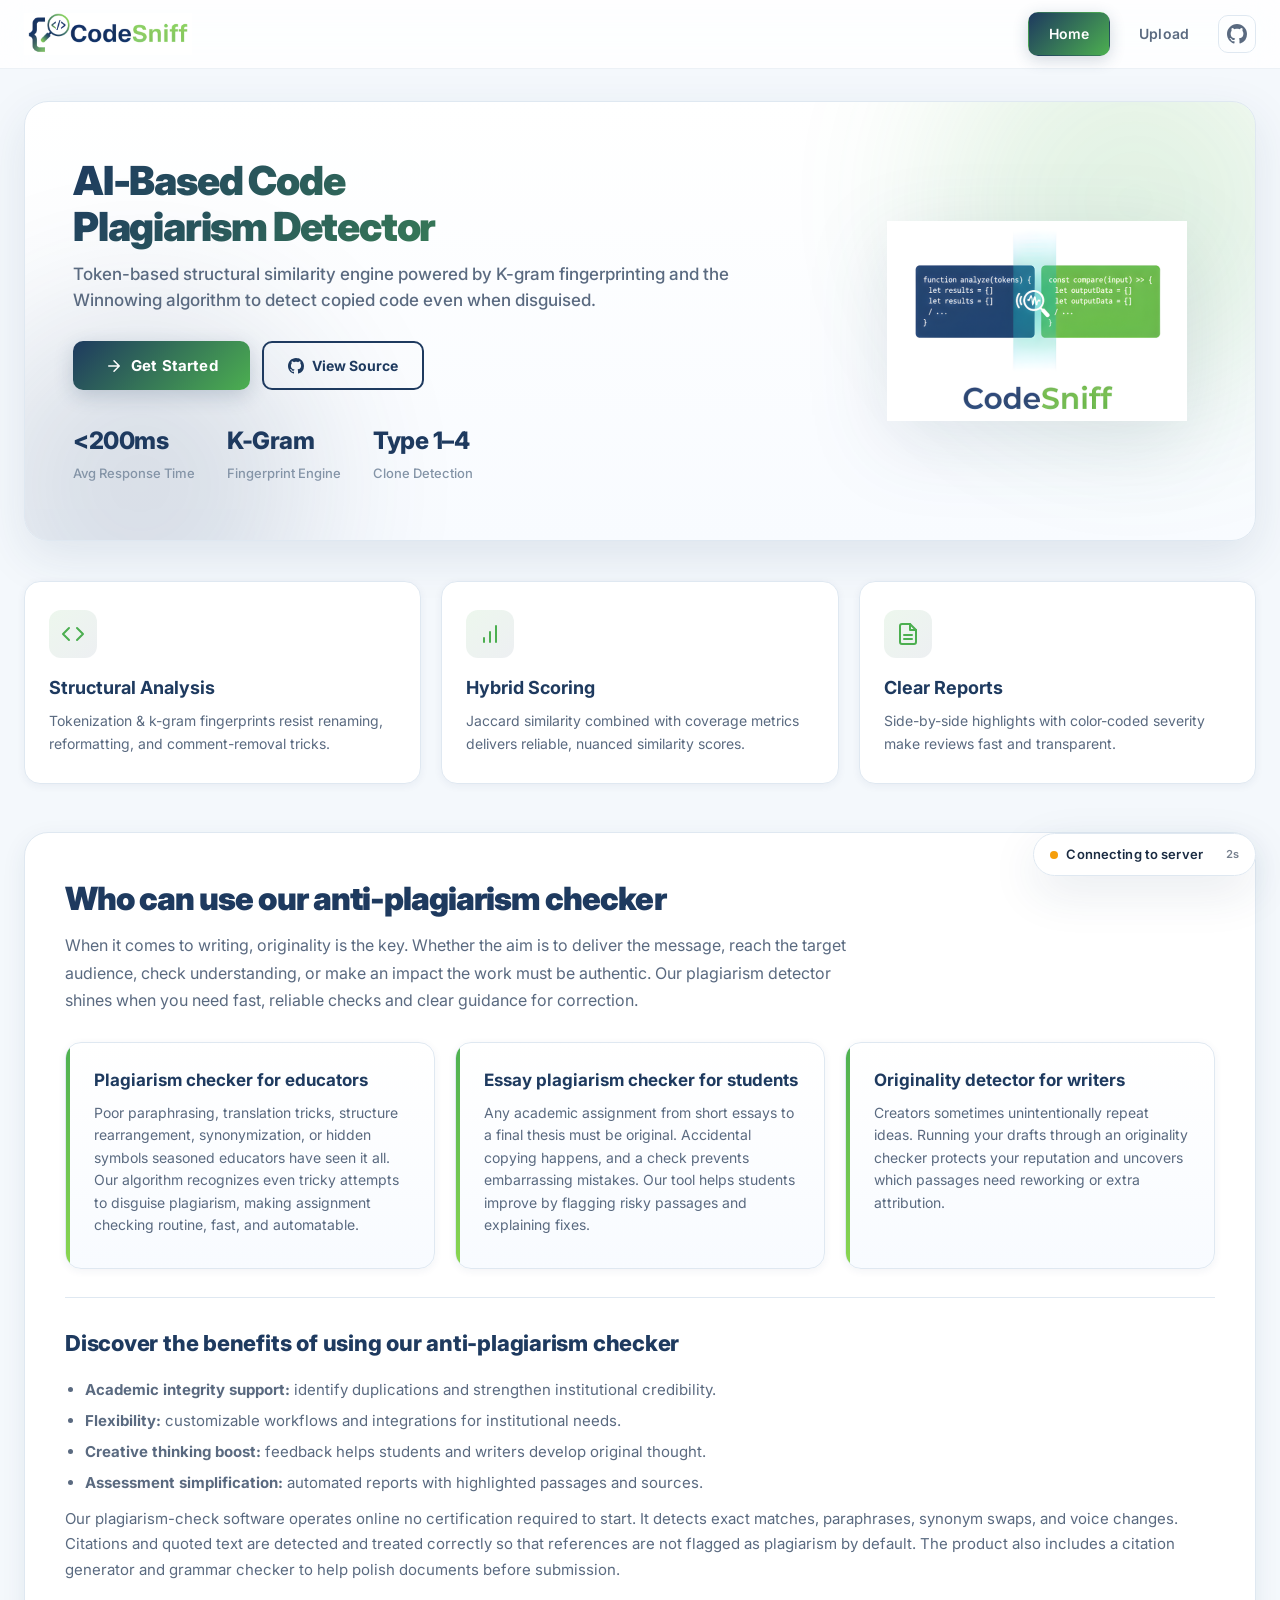
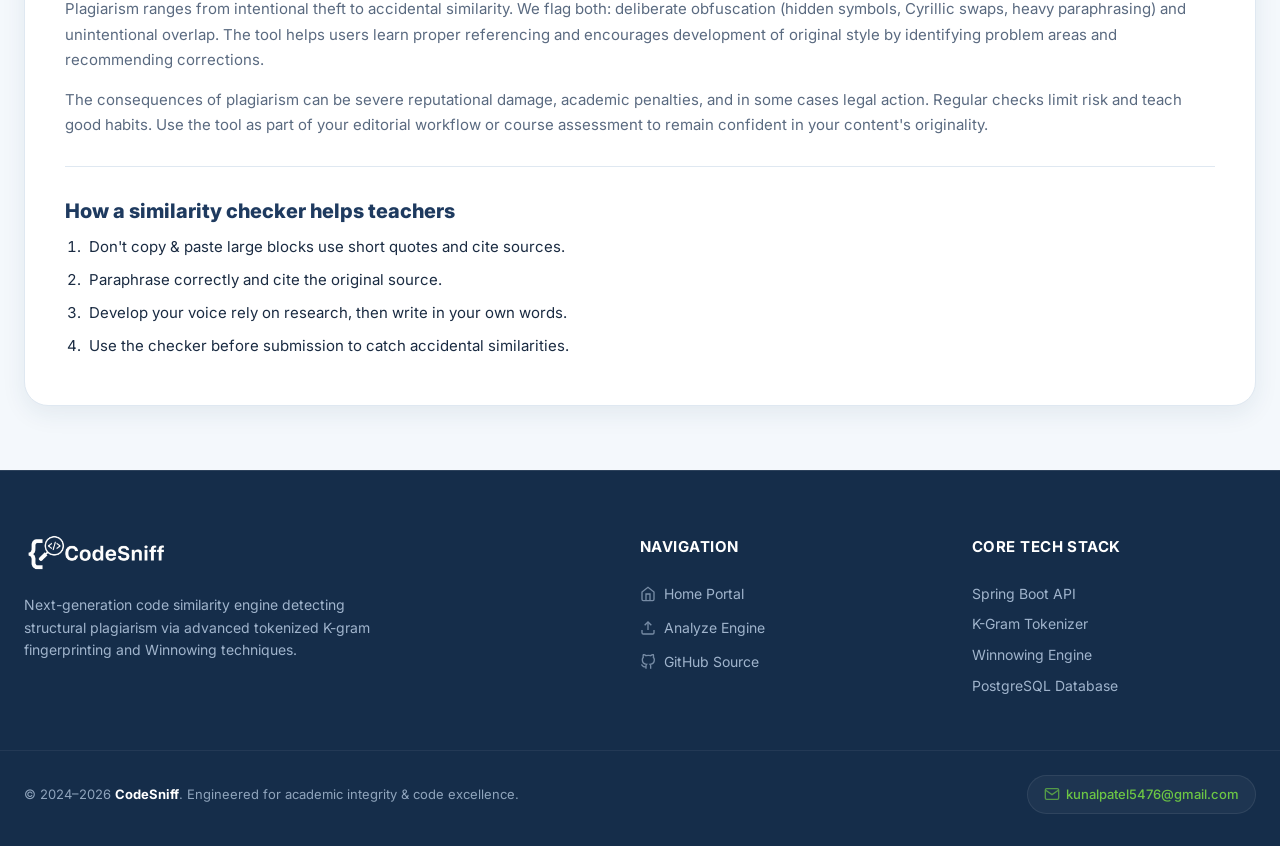
==== src/main/resources/static/index.html @ 0480b05c "fix file upload button click and drag-drop bubbling" ====
<!doctype html>
<html lang="en">

<head>
  <meta charset="utf-8" />
  <meta name="viewport" content="width=device-width,initial-scale=1" />
  <meta name="description"
    content="CodeSniff — AI-based code plagiarism detector using K-gram tokenization and Winnowing algorithm. Detect code similarity in Java source files instantly." />
  <meta name="theme-color" content="#1e3a5f" />

  <!-- Open Graph -->
  <meta property="og:title" content="CodeSniff — AI-Based Code Plagiarism Detector" />
  <meta property="og:description"
    content="Detect code similarity instantly using token-based structural analysis with K-gram fingerprinting and Winnowing algorithm." />
  <meta property="og:type" content="website" />
  <meta property="og:url" content="https://codesniff.tech" />
  <meta property="og:image" content="assets/4.png" />

  <!-- Favicons -->
  <link rel="icon" type="image/png" sizes="32x32" href="assets/favicon.png">
  <link rel="icon" type="image/png" sizes="16x16" href="assets/favicon.png">
  <link rel="apple-touch-icon" href="assets/favicon.png">

  <title>codesniff</title>
  <link rel="stylesheet" href="style.css" />
</head>

<body>

  <!-- ==================== TOPBAR ==================== -->
  <header class="topbar" id="topbar">
    <div class="header-inner">
      <div class="brand">
        <a href="#/home">
          <img id="brandLogo" src="assets/3.png" alt="CodeSniff" class="brand-logo" />
        </a>
      </div>

      <nav class="nav" aria-label="Main navigation">
        <a href="#/home" class="nav-link active" data-page="home">Home</a>
        <a href="#/upload" class="nav-link" data-page="upload">Upload</a>
        <a href="https://github.com/Kunal-htr/codesniff" target="_blank" rel="noopener" class="nav-github"
          title="View on GitHub">
          <svg viewBox="0 0 24 24" fill="currentColor">
            <path
              d="M12 0C5.37 0 0 5.37 0 12c0 5.31 3.435 9.795 8.205 11.385.6.105.825-.255.825-.57 0-.285-.015-1.23-.015-2.235-3.015.555-3.795-.735-4.035-1.41-.135-.345-.72-1.41-1.23-1.695-.42-.225-1.02-.78-.015-.795.945-.015 1.62.87 1.845 1.23 1.08 1.815 2.805 1.305 3.495.99.105-.78.42-1.305.765-1.605-2.67-.3-5.46-1.335-5.46-5.925 0-1.305.465-2.385 1.23-3.225-.12-.3-.54-1.53.12-3.18 0 0 1.005-.315 3.3 1.23.96-.27 1.98-.405 3-.405s2.04.135 3 .405c2.295-1.56 3.3-1.23 3.3-1.23.66 1.65.24 2.88.12 3.18.765.84 1.23 1.905 1.23 3.225 0 4.605-2.805 5.625-5.475 5.925.435.375.81 1.095.81 2.22 0 1.605-.015 2.895-.015 3.3 0 .315.225.69.825.57A12.02 12.02 0 0024 12c0-6.63-5.37-12-12-12z" />
          </svg>
        </a>
      </nav>
    </div>
  </header>

  <!-- ==================== TOAST CONTAINER ==================== -->
  <div class="toast-container" id="toastContainer"></div>

  <!-- ==================== MAIN ==================== -->
  <main id="app" class="container">

    <!-- ====== HOME PAGE ====== -->
    <section id="page-home" class="page active">

      <!-- HERO -->
      <div class="hero">
        <div class="hero-content">
          <h1>AI-Based Code<br>Plagiarism Detector</h1>
          <p class="subtitle">Token-based structural similarity engine powered by K-gram fingerprinting and the
            Winnowing algorithm to detect copied code even when disguised.</p>
          <div style="display:flex;gap:12px;flex-wrap:wrap;">
            <button id="btnGetStarted" class="btn btn-primary">
              <svg width="18" height="18" viewBox="0 0 24 24" fill="none" stroke="currentColor" stroke-width="2"
                stroke-linecap="round" stroke-linejoin="round">
                <path d="M5 12h14M12 5l7 7-7 7" />
              </svg>
              Get Started
            </button>
            <a href="https://github.com/Kunal-htr/codesniff" target="_blank" rel="noopener" class="btn btn-outline">
              <svg width="16" height="16" viewBox="0 0 24 24" fill="currentColor">
                <path
                  d="M12 0C5.37 0 0 5.37 0 12c0 5.31 3.435 9.795 8.205 11.385.6.105.825-.255.825-.57 0-.285-.015-1.23-.015-2.235-3.015.555-3.795-.735-4.035-1.41-.135-.345-.72-1.41-1.23-1.695-.42-.225-1.02-.78-.015-.795.945-.015 1.62.87 1.845 1.23 1.08 1.815 2.805 1.305 3.495.99.105-.78.42-1.305.765-1.605-2.67-.3-5.46-1.335-5.46-5.925 0-1.305.465-2.385 1.23-3.225-.12-.3-.54-1.53.12-3.18 0 0 1.005-.315 3.3 1.23.96-.27 1.98-.405 3-.405s2.04.135 3 .405c2.295-1.56 3.3-1.23 3.3-1.23.66 1.65.24 2.88.12 3.18.765.84 1.23 1.905 1.23 3.225 0 4.605-2.805 5.625-5.475 5.925.435.375.81 1.095.81 2.22 0 1.605-.015 2.895-.015 3.3 0 .315.225.69.825.57A12.02 12.02 0 0024 12c0-6.63-5.37-12-12-12z" />
              </svg>
              View Source
            </a>
          </div>

          <!-- Stats -->
          <div class="hero-stats">
            <div class="hero-stat">
              <span class="stat-value">&lt;200ms</span>
              <span class="stat-label">Avg Response Time</span>
            </div>
            <div class="hero-stat">
              <span class="stat-value">K-Gram</span>
              <span class="stat-label">Fingerprint Engine</span>
            </div>
            <div class="hero-stat">
              <span class="stat-value">Type 1–4</span>
              <span class="stat-label">Clone Detection</span>
            </div>
          </div>
        </div>

        <div class="hero-illustration" id="heroIllustration">
          <img src="assets/4.png" alt="CodeSniff comparison illustration" class="hero-logo" />
        </div>
      </div>

      <!-- FEATURES -->
      <div class="features">
        <div class="card">
          <div class="card-icon">
            <svg viewBox="0 0 24 24" fill="none" stroke="currentColor" stroke-width="2" stroke-linecap="round"
              stroke-linejoin="round">
              <polyline points="16 18 22 12 16 6" />
              <polyline points="8 6 2 12 8 18" />
            </svg>
          </div>
          <h3>Structural Analysis</h3>
          <p>Tokenization & k-gram fingerprints resist renaming, reformatting, and comment-removal tricks.</p>
        </div>
        <div class="card">
          <div class="card-icon">
            <svg viewBox="0 0 24 24" fill="none" stroke="currentColor" stroke-width="2" stroke-linecap="round"
              stroke-linejoin="round">
              <path d="M12 20V10" />
              <path d="M18 20V4" />
              <path d="M6 20v-4" />
            </svg>
          </div>
          <h3>Hybrid Scoring</h3>
          <p>Jaccard similarity combined with coverage metrics delivers reliable, nuanced similarity scores.</p>
        </div>
        <div class="card">
          <div class="card-icon">
            <svg viewBox="0 0 24 24" fill="none" stroke="currentColor" stroke-width="2" stroke-linecap="round"
              stroke-linejoin="round">
              <path d="M14 2H6a2 2 0 00-2 2v16a2 2 0 002 2h12a2 2 0 002-2V8z" />
              <polyline points="14 2 14 8 20 8" />
              <line x1="16" y1="13" x2="8" y2="13" />
              <line x1="16" y1="17" x2="8" y2="17" />
            </svg>
          </div>
          <h3>Clear Reports</h3>
          <p>Side-by-side highlights with color-coded severity make reviews fast and transparent.</p>
        </div>
      </div>

    </section>

    <!-- ====== WHO CAN USE SECTION ====== -->
    <section class="long-article" id="who-can-use">
      <div class="container article-inner">
        <h2>Who can use our anti-plagiarism checker</h2>

        <p class="lead">
          When it comes to writing, originality is the key. Whether the aim is to deliver the message, reach the target
          audience,
          check understanding, or make an impact the work must be authentic. Our plagiarism detector shines when you
          need
          fast, reliable checks and clear guidance for correction.
        </p>

        <div class="cards-row">
          <article class="info-card">
            <h3>Plagiarism checker for educators</h3>
            <p class="brief">
              Poor paraphrasing, translation tricks, structure rearrangement, synonymization, or hidden symbols seasoned
              educators have seen it all. Our algorithm recognizes even tricky attempts to disguise plagiarism, making
              assignment
              checking routine, fast, and automatable.
            </p>
            <div class="full-text hidden">
              <p>
                Use class-wide batch scans, obtain side-by-side reports, and export evidence for grading. The tool
                highlights
                suspicious passages and links them to sources so you can verify intent quickly.
              </p>
            </div>
          </article>

          <article class="info-card">
            <h3>Essay plagiarism checker for students</h3>
            <p class="brief">
              Any academic assignment from short essays to a final thesis must be original. Accidental copying happens,
              and
              a check prevents embarrassing mistakes. Our tool helps students improve by flagging risky passages and
              explaining fixes.
            </p>
            <div class="full-text hidden">
              <p>
                Students get explanatory highlights, citation suggestions, and quick tips for paraphrasing correctly.
                Use it before
                submission to avoid avoidable penalties.
              </p>
            </div>
          </article>

          <article class="info-card">
            <h3>Originality detector for writers</h3>
            <p class="brief">
              Creators sometimes unintentionally repeat ideas. Running your drafts through an originality checker
              protects your
              reputation and uncovers which passages need reworking or extra attribution.
            </p>
            <div class="full-text hidden">
              <p>
                The tool differentiates between quotations and plagiarism, suggests where to add citations, and helps
                you preserve
                your voice while ensuring originality.
              </p>
            </div>
          </article>
        </div>

        <hr class="article-sep">

        <div class="article-block">
          <h3>Discover the benefits of using our anti-plagiarism checker</h3>

          <div class="summary">
            <ul>
              <li><strong>Academic integrity support:</strong> identify duplications and strengthen institutional
                credibility.</li>
              <li><strong>Flexibility:</strong> customizable workflows and integrations for institutional needs.</li>
              <li><strong>Creative thinking boost:</strong> feedback helps students and writers develop original
                thought.</li>
              <li><strong>Assessment simplification:</strong> automated reports with highlighted passages and sources.
              </li>
            </ul>
          </div>

          <div class="full-article">
            <p>
              Our plagiarism-check software operates online no certification required to start. It detects exact
              matches,
              paraphrases, synonym swaps, and voice changes. Citations and quoted text are detected and treated
              correctly so that
              references are not flagged as plagiarism by default. The product also includes a citation generator and
              grammar checker
              to help polish documents before submission.
            </p>

            <p>
              Plagiarism ranges from intentional theft to accidental similarity. We flag both: deliberate obfuscation
              (hidden symbols,
              Cyrillic swaps, heavy paraphrasing) and unintentional overlap. The tool helps users learn proper
              referencing and encourages
              development of original style by identifying problem areas and recommending corrections.
            </p>

            <p>
              The consequences of plagiarism can be severe reputational damage, academic penalties, and in some cases
              legal action.
              Regular checks limit risk and teach good habits. Use the tool as part of your editorial workflow or course
              assessment to
              remain confident in your content's originality.
            </p>
          </div>
        </div>

        <hr class="article-sep">

        <div class="tips">
          <h3>How a similarity checker helps teachers</h3>
          <ol>
            <li>Don't copy & paste large blocks use short quotes and cite sources.</li>
            <li>Paraphrase correctly and cite the original source.</li>
            <li>Develop your voice rely on research, then write in your own words.</li>
            <li>Use the checker before submission to catch accidental similarities.</li>
          </ol>
        </div>
      </div>
    </section>

    <!-- ====== UPLOAD PAGE ====== -->
    <section id="page-upload" class="page">
      <h2 class="page-title">Analyze Your Code</h2>

      <div class="tabs">
        <button class="tab active" data-tab="code">
          <svg width="16" height="16" viewBox="0 0 24 24" fill="none" stroke="currentColor" stroke-width="2"
            stroke-linecap="round" stroke-linejoin="round" style="vertical-align:-2px;margin-right:6px">
            <polyline points="16 18 22 12 16 6" />
            <polyline points="8 6 2 12 8 18" />
          </svg>
          Code
        </button>
        <button class="tab" data-tab="files">
          <svg width="16" height="16" viewBox="0 0 24 24" fill="none" stroke="currentColor" stroke-width="2"
            stroke-linecap="round" stroke-linejoin="round" style="vertical-align:-2px;margin-right:6px">
            <path d="M14 2H6a2 2 0 00-2 2v16a2 2 0 002 2h12a2 2 0 002-2V8z" />
            <polyline points="14 2 14 8 20 8" />
          </svg>
          Source File
        </button>
      </div>

      <!-- CODE TAB -->
      <div id="tab-code" class="tabpanel active">
        <div class="split">
          <div class="panel">
            <label for="codeA">Code A</label>
            <textarea id="codeA" spellcheck="false"
              placeholder="// Paste first Java program here&#10;public class Solution {&#10;    ...&#10;}"></textarea>
          </div>
          <div class="panel">
            <label for="codeB">Code B</label>
            <textarea id="codeB" spellcheck="false"
              placeholder="// Paste second Java program here&#10;public class Answer {&#10;    ...&#10;}"></textarea>
          </div>
        </div>

        <div class="actions controls-row">
          <label class="checkbox">
            <input type="checkbox" id="omitCommentsCode" checked />
            <span>Ignore comments</span>
          </label>
          <div class="inline params">
            <label for="kCode">K-gram</label>
            <input id="kCode" type="number" min="3" max="10" step="1" value="6" />
            <label for="wCode">Window</label>
            <input id="wCode" type="number" min="3" max="10" step="1" value="4" />
          </div>
          <div class="btn-group">
            <button id="btnAnalyzeCode" class="btn btn-primary">
              <svg width="16" height="16" viewBox="0 0 24 24" fill="none" stroke="currentColor" stroke-width="2"
                stroke-linecap="round" stroke-linejoin="round">
                <circle cx="11" cy="11" r="8" />
                <line x1="21" y1="21" x2="16.65" y2="16.65" />
              </svg>
              Analyze
            </button>
          </div>
        </div>
      </div>

      <!-- FILES TAB -->
      <div id="tab-files" class="tabpanel">
        <div class="dropzone" id="dropzone">
          <div class="dz-icon">
            <svg viewBox="0 0 24 24" fill="none" stroke="currentColor" stroke-width="2" stroke-linecap="round"
              stroke-linejoin="round">
              <path d="M21 15v4a2 2 0 01-2 2H5a2 2 0 01-2-2v-4" />
              <polyline points="17 8 12 3 7 8" />
              <line x1="12" y1="3" x2="12" y2="15" />
            </svg>
          </div>
          <p>Drag & drop source files here</p>
          <p class="muted">or</p>
          <button id="btnBrowse" type="button" class="btn">Choose Files</button>
          <input id="fileInput" type="file" multiple style="display: none;"
            accept=".java,.py,.c,.cpp,.js,.ts,.cs,.kt,.go,.rb,.swift,.php,.txt" />
        </div>

        <div id="fileList" class="filelist"></div>

        <div class="actions controls-row">
          <label class="checkbox">
            <input type="checkbox" id="omitCommentsFiles" checked />
            <span>Ignore comments</span>
          </label>
          <div class="inline params">
            <label for="kFiles">K-gram</label>
            <input id="kFiles" type="number" min="3" max="10" step="1" value="6" />
            <label for="wFiles">Window</label>
            <input id="wFiles" type="number" min="3" max="10" step="1" value="4" />
          </div>
          <div class="btn-group">
            <button id="btnAnalyzeFiles" class="btn btn-primary">
              <svg width="16" height="16" viewBox="0 0 24 24" fill="none" stroke="currentColor" stroke-width="2"
                stroke-linecap="round" stroke-linejoin="round">
                <circle cx="11" cy="11" r="8" />
                <line x1="21" y1="21" x2="16.65" y2="16.65" />
              </svg>
              Analyze Files
            </button>
          </div>
        </div>
      </div>

      <!-- RESULTS -->
      <section id="results" class="results hidden" aria-live="polite">
        <h3>Results</h3>
        <div id="summary" class="summary"></div>
        <div style="overflow-x:auto;">
          <table class="table" id="resultTable" aria-label="Similarity results table">
            <thead>
              <tr>
                <th>#</th>
                <th>Item A</th>
                <th>Item B</th>
                <th>Similarity</th>
                <th>Report</th>
              </tr>
            </thead>
            <tbody></tbody>
          </table>
        </div>
      </section>
    </section>

  </main>

  <!-- ==================== FOOTER ==================== -->

  <footer class="site-footer">
    <div class="footer-columns">

      <!-- Column 1: Brand Info -->
      <div class="col brand-col">
        <div class="brand-logo-container">
          <img src="assets/6.png" alt="CodeSniff Logo" class="footer-brand-logo" />
        </div>
        <p class="brand-desc">
          Next-generation code similarity engine detecting structural plagiarism via advanced tokenized K-gram
          fingerprinting and Winnowing techniques.
        </p>
      </div>

      <!-- Column 2: Quick Links -->
      <div class="col">
        <h4>Navigation</h4>
        <ul class="footer-nav-list">
          <li><a href="#/home"><svg class="footer-link-icon" viewBox="0 0 24 24" fill="none" stroke="currentColor"
                stroke-width="2">
                <path d="M3 9l9-7 9 7v11a2 2 0 0 1-2 2H5a2 2 0 0 1-2-2z" />
                <polyline points="9 22 9 12 15 12 15 22" />
              </svg> Home Portal</a></li>
          <li><a href="#/upload"><svg class="footer-link-icon" viewBox="0 0 24 24" fill="none" stroke="currentColor"
                stroke-width="2">
                <path d="M21 15v4a2 2 0 0 1-2 2H5a2 2 0 0 1-2-2v-4" />
                <polyline points="17 8 12 3 7 8" />
                <line x1="12" y1="3" x2="12" y2="15" />
              </svg> Analyze Engine</a></li>
          <li><a href="https://github.com/Kunal-htr/codesniff" target="_blank" rel="noopener"><svg
                class="footer-link-icon" viewBox="0 0 24 24" fill="none" stroke="currentColor" stroke-width="2">
                <path
                  d="M9 19c-5 1.5-5-2.5-7-3m14 6v-3.87a3.37 3.37 0 0 0-.94-2.61c3.14-.35 6.44-1.54 6.44-7A5.44 5.44 0 0 0 20 4.77 5.07 5.07 0 0 0 19.91 1S18.73.65 16 2.48a13.38 13.38 0 0 0-7 0C6.27.65 5.09 1 5.09 1A5.07 5.07 0 0 0 5 4.77a5.44 5.44 0 0 0-1.5 3.78c0 5.42 3.3 6.61 6.44 7A3.37 3.37 0 0 0 9 18.13V22" />
              </svg> GitHub Source</a></li>
        </ul>
      </div>

      <!-- Column 3: Tech Stack -->
      <div class="col">
        <h4>Core Tech Stack</h4>
        <ul>
          <li>Spring Boot API</li>
          <li>K-Gram Tokenizer</li>
          <li>Winnowing Engine</li>
          <li>PostgreSQL Database</li>
        </ul>
      </div>

    </div>

    <div class="footer-bottom">
      <div class="footer-bottom-inner">
        <div class="copyright">
          © 2024–2026 <strong>CodeSniff</strong>. Engineered for academic integrity & code excellence.
        </div>
        <div class="footer-pills-container">
          <div class="email-pill">
            <a href="mailto:kunalpatel5476@gmail.com" class="email-link">
              <svg class="footer-link-icon" viewBox="0 0 24 24" fill="none" stroke="currentColor" stroke-width="2">
                <path d="M4 4h16c1.1 0 2 .9 2 2v12c0 1.1-.9 2-2 2H4c-1.1 0-2-.9-2-2V6c0-1.1.9-2 2-2z" />
                <polyline points="22,6 12,13 2,6" />
              </svg>
              kunalpatel5476@gmail.com
            </a>
          </div>
        </div>
      </div>
    </div>
  </footer>

  <script src="app.js"></script>
</body>

</html>
---- src/main/resources/static/style.css ----
/* ============================================================
   CodeSniff — Premium Light Theme
   Brand palette: Navy #1e3a5f · Green #4caf50 · Lime #6cc644 · White
   ============================================================ */

@import url('https://fonts.googleapis.com/css2?family=Inter:wght@400;500;600;700;800;900&family=JetBrains+Mono:wght@400;500;600&display=swap');

/* ---------- Design Tokens ---------- */
:root {
  /* Brand */
  --navy: #1e3a5f;
  --navy-deep: #152d4a;
  --navy-light: #2a4f7a;
  --green: #4caf50;
  --green-light: #6cc644;
  --lime: #8bd650;
  --teal: #3db89a;

  /* Surfaces */
  --bg: #f4f8fc;
  --bg-alt: #eaf1f9;
  --surface: #ffffff;
  --surface-alt: #f8fbff;

  /* Text */
  --text: #1a2b42;
  --text-secondary: #5a6a80;
  --text-muted: #8494a7;

  /* Borders & Shadows */
  --border: #dfe8f1;
  --border-hover: #c4d4e6;
  --shadow-sm: 0 2px 8px rgba(30, 58, 95, 0.06);
  --shadow-md: 0 8px 24px rgba(30, 58, 95, 0.08);
  --shadow-lg: 0 16px 48px rgba(30, 58, 95, 0.10);
  --shadow-glow: 0 8px 32px rgba(76, 175, 80, 0.15);

  /* Misc */
  --radius: 16px;
  --radius-sm: 10px;
  --radius-xs: 6px;
  --transition: 0.3s cubic-bezier(0.4, 0, 0.2, 1);

  /* Gradients */
  --grad-brand: linear-gradient(135deg, var(--navy) 0%, var(--green) 100%);
  --grad-green: linear-gradient(135deg, var(--green) 0%, var(--lime) 100%);
  --grad-surface: linear-gradient(180deg, #ffffff 0%, #f8fbff 100%);
}

/* ---------- Reset ---------- */
*,
*::before,
*::after {
  box-sizing: border-box;
  margin: 0;
  padding: 0;
}

html {
  scroll-behavior: smooth;
}

body {
  font-family: 'Inter', system-ui, -apple-system, 'Segoe UI', Roboto, sans-serif;
  background: var(--bg);
  color: var(--text);
  -webkit-font-smoothing: antialiased;
  -moz-osx-font-smoothing: grayscale;
  line-height: 1.6;
  min-height: 100vh;
}

/* ---------- Container ---------- */
.container {
  max-width: 1280px;
  margin: 0 auto;
  padding: 0 24px;
}

/* ---------- Keyframes ---------- */
@keyframes fadeInUp {
  from {
    opacity: 0;
    transform: translateY(24px);
  }

  to {
    opacity: 1;
    transform: translateY(0);
  }
}

@keyframes fadeIn {
  from {
    opacity: 0;
  }

  to {
    opacity: 1;
  }
}

@keyframes slideInLeft {
  from {
    opacity: 0;
    transform: translateX(-30px);
  }

  to {
    opacity: 1;
    transform: translateX(0);
  }
}

@keyframes slideInRight {
  from {
    opacity: 0;
    transform: translateX(30px);
  }

  to {
    opacity: 1;
    transform: translateX(0);
  }
}

@keyframes float {

  0%,
  100% {
    transform: translateY(0);
  }

  50% {
    transform: translateY(-12px);
  }
}

@keyframes shimmer {
  0% {
    background-position: -200% center;
  }

  100% {
    background-position: 200% center;
  }
}

@keyframes pulse-ring {
  0% {
    box-shadow: 0 0 0 0 rgba(76, 175, 80, 0.4);
  }

  70% {
    box-shadow: 0 0 0 12px rgba(76, 175, 80, 0);
  }

  100% {
    box-shadow: 0 0 0 0 rgba(76, 175, 80, 0);
  }
}

@keyframes gradient-shift {
  0% {
    background-position: 0% 50%;
  }

  50% {
    background-position: 100% 50%;
  }

  100% {
    background-position: 0% 50%;
  }
}

@keyframes dash {
  to {
    stroke-dashoffset: 0;
  }
}

@keyframes blob-move {

  0%,
  100% {
    transform: translate(0, 0) scale(1);
  }

  25% {
    transform: translate(30px, -20px) scale(1.05);
  }

  50% {
    transform: translate(-10px, 20px) scale(0.95);
  }

  75% {
    transform: translate(20px, 10px) scale(1.02);
  }
}

/* ---------- Topbar ---------- */
.topbar {
  position: sticky;
  top: 0;
  z-index: 1100;
  background: rgba(255, 255, 255, 0.85);
  backdrop-filter: blur(20px) saturate(180%);
  -webkit-backdrop-filter: blur(20px) saturate(180%);
  border-bottom: 1px solid rgba(223, 232, 241, 0.6);
  transition: all var(--transition);
}

.topbar.scrolled {
  box-shadow: var(--shadow-md);
  background: rgba(255, 255, 255, 0.95);
}

.header-inner {
  display: flex;
  align-items: center;
  justify-content: space-between;
  gap: 16px;
  padding: 12px 0;
  max-width: 1280px;
  margin: 0 auto;
  padding-left: 24px;
  padding-right: 24px;
}

/* Brand */
.brand {
  display: flex;
  align-items: center;
}

.brand-logo {
  height: 42px;
  width: auto;
  object-fit: contain;
  display: block;
  transition: transform var(--transition);
}

.brand-logo:hover {
  transform: scale(1.03);
}

/* Nav */
.nav {
  display: flex;
  gap: 8px;
  align-items: center;
}

.nav-link {
  position: relative;
  color: var(--text-secondary);
  text-decoration: none;
  padding: 10px 20px;
  border-radius: var(--radius-sm);
  font-weight: 600;
  font-size: 14px;
  transition: all var(--transition);
  border: 1px solid transparent;
  letter-spacing: 0.01em;
}

.nav-link:hover {
  color: var(--navy);
  background: rgba(30, 58, 95, 0.05);
  border-color: var(--border);
}

.nav-link.active {
  color: #fff;
  background: var(--grad-brand);
  border-color: transparent;
  box-shadow: 0 4px 16px rgba(30, 58, 95, 0.2);
}

.nav-github {
  display: inline-flex;
  align-items: center;
  justify-content: center;
  width: 38px;
  height: 38px;
  border-radius: var(--radius-sm);
  color: var(--text-secondary);
  text-decoration: none;
  transition: all var(--transition);
  border: 1px solid var(--border);
}

.nav-github:hover {
  color: var(--navy);
  background: rgba(30, 58, 95, 0.05);
  border-color: var(--border-hover);
}

.nav-github svg {
  width: 20px;
  height: 20px;
}

/* ============================================================
   HERO
   ============================================================ */
.hero {
  position: relative;
  display: flex;
  gap: 48px;
  align-items: center;
  margin-top: 32px;
  padding: 56px 48px;
  border-radius: 24px;
  background: var(--grad-surface);
  border: 1px solid var(--border);
  box-shadow: var(--shadow-lg);
  overflow: hidden;
}

/* Animated background blobs */
.hero::before,
.hero::after {
  content: '';
  position: absolute;
  border-radius: 50%;
  filter: blur(80px);
  opacity: 0.15;
  z-index: 0;
  pointer-events: none;
}

.hero::before {
  width: 400px;
  height: 400px;
  background: var(--green);
  top: -100px;
  right: -80px;
  animation: blob-move 15s ease-in-out infinite;
}

.hero::after {
  width: 350px;
  height: 350px;
  background: var(--navy);
  bottom: -120px;
  left: -60px;
  animation: blob-move 18s ease-in-out infinite reverse;
}

.hero-content {
  flex: 1;
  position: relative;
  z-index: 1;
  animation: slideInLeft 0.8s ease-out;
}

.hero h1 {
  margin: 0;
  font-size: 40px;
  font-weight: 900;
  letter-spacing: -0.03em;
  line-height: 1.15;
  background: var(--grad-brand);
  -webkit-background-clip: text;
  -webkit-text-fill-color: transparent;
  background-clip: text;
}

.subtitle {
  margin: 12px 0 28px;
  color: var(--text-secondary);
  font-size: 17px;
  font-weight: 500;
  line-height: 1.5;
}

/* Hero stats */
.hero-stats {
  display: flex;
  gap: 32px;
  margin-top: 32px;
  flex-wrap: wrap;
}

.hero-stat {
  display: flex;
  flex-direction: column;
  gap: 2px;
}

.hero-stat .stat-value {
  font-size: 24px;
  font-weight: 800;
  color: var(--navy);
  letter-spacing: -0.02em;
}

.hero-stat .stat-label {
  font-size: 13px;
  color: var(--text-muted);
  font-weight: 500;
}

.hero-illustration {
  width: 340px;
  flex-shrink: 0;
  display: flex;
  align-items: center;
  justify-content: center;
  position: relative;
  z-index: 1;
  animation: slideInRight 0.8s ease-out;
}

.hero-logo {
  max-width: 300px;
  width: 100%;
  display: block;
  animation: float 6s ease-in-out infinite;
  filter: drop-shadow(0 20px 40px rgba(30, 58, 95, 0.12));
}

/* CTA Button */
.btn {
  display: inline-flex;
  align-items: center;
  gap: 8px;
  padding: 12px 24px;
  border-radius: var(--radius-sm);
  border: 1px solid var(--border);
  background: var(--surface);
  color: var(--text);
  cursor: pointer;
  font-weight: 700;
  font-size: 14px;
  font-family: inherit;
  transition: all var(--transition);
  text-decoration: none;
  line-height: 1.4;
}

.btn:hover {
  transform: translateY(-2px);
  box-shadow: var(--shadow-md);
  border-color: var(--border-hover);
}

.btn:active {
  transform: translateY(0);
}

.btn-primary {
  background: var(--grad-brand);
  color: #ffffff;
  border: none;
  box-shadow: 0 6px 20px rgba(30, 58, 95, 0.2);
  padding: 14px 32px;
  font-size: 15px;
  letter-spacing: 0.01em;
}

.btn-primary:hover {
  box-shadow: 0 10px 32px rgba(30, 58, 95, 0.3);
  transform: translateY(-3px);
}

.btn-primary:active {
  transform: translateY(-1px);
  box-shadow: 0 4px 16px rgba(30, 58, 95, 0.2);
}

.btn-outline {
  background: transparent;
  color: var(--navy);
  border: 2px solid var(--navy);
}

.btn-outline:hover {
  background: var(--navy);
  color: #fff;
}

/* ============================================================
   FEATURE CARDS
   ============================================================ */
.features {
  display: grid;
  gap: 20px;
  grid-template-columns: repeat(3, 1fr);
  margin: 40px 0;
}

.card {
  position: relative;
  background: var(--surface);
  border: 1px solid var(--border);
  padding: 28px 24px;
  border-radius: var(--radius);
  box-shadow: var(--shadow-sm);
  transition: all var(--transition);
  overflow: hidden;
  animation: fadeInUp 0.6s ease-out both;
}

.card:nth-child(1) {
  animation-delay: 0.1s;
}

.card:nth-child(2) {
  animation-delay: 0.2s;
}

.card:nth-child(3) {
  animation-delay: 0.3s;
}

.card::before {
  content: '';
  position: absolute;
  top: 0;
  left: 0;
  right: 0;
  height: 4px;
  background: var(--grad-green);
  opacity: 0;
  transition: opacity var(--transition);
}

.card:hover {
  transform: translateY(-6px);
  box-shadow: var(--shadow-lg);
  border-color: var(--border-hover);
}

.card:hover::before {
  opacity: 1;
}

.card-icon {
  width: 48px;
  height: 48px;
  border-radius: 12px;
  background: linear-gradient(135deg, rgba(76, 175, 80, 0.1), rgba(30, 58, 95, 0.08));
  display: flex;
  align-items: center;
  justify-content: center;
  margin-bottom: 16px;
  color: var(--green);
  transition: all var(--transition);
}

.card:hover .card-icon {
  background: var(--grad-green);
  color: #fff;
  transform: scale(1.05);
}

.card-icon svg {
  width: 24px;
  height: 24px;
}

.card h3 {
  margin: 0 0 8px;
  font-size: 18px;
  font-weight: 700;
  color: var(--navy);
}

.card p {
  color: var(--text-secondary);
  font-size: 14px;
  line-height: 1.6;
}

/* ============================================================
   TABS
   ============================================================ */
.page-title {
  margin: 32px 0 16px;
  font-size: 28px;
  font-weight: 800;
  color: var(--navy);
  letter-spacing: -0.02em;
  animation: fadeInUp 0.5s ease-out;
}

.tabs {
  display: flex;
  gap: 4px;
  margin: 16px 0;
  background: var(--bg-alt);
  padding: 4px;
  border-radius: var(--radius-sm);
  width: fit-content;
}

.tab {
  padding: 10px 24px;
  border-radius: 8px;
  border: none;
  background: transparent;
  color: var(--text-secondary);
  cursor: pointer;
  font-weight: 700;
  font-size: 14px;
  font-family: inherit;
  transition: all var(--transition);
}

.tab:hover {
  color: var(--navy);
  background: rgba(255, 255, 255, 0.6);
}

.tab.active {
  background: var(--surface);
  color: var(--navy);
  box-shadow: var(--shadow-sm);
}

/* ============================================================
   TAB PANELS
   ============================================================ */
.tabpanel {
  display: none;
  background: var(--surface);
  border: 1px solid var(--border);
  padding: 24px;
  border-radius: var(--radius);
  box-shadow: var(--shadow-sm);
  animation: fadeIn 0.3s ease-out;
}

.tabpanel.active {
  display: block;
}

/* Code split panels */
.split {
  display: grid;
  grid-template-columns: 1fr;
  gap: 16px;
}

@media(min-width: 900px) {
  .split {
    grid-template-columns: 1fr 1fr;
  }
}

.panel label {
  display: flex;
  align-items: center;
  gap: 8px;
  margin: 0 0 8px;
  color: var(--navy);
  font-weight: 600;
  font-size: 14px;
}

.panel label::before {
  content: '';
  width: 8px;
  height: 8px;
  border-radius: 50%;
  background: var(--grad-green);
}

textarea {
  width: 100%;
  min-height: 260px;
  resize: vertical;
  background: var(--surface-alt);
  border: 1px solid var(--border);
  padding: 16px;
  border-radius: var(--radius-sm);
  font-family: 'JetBrains Mono', ui-monospace, SFMono-Regular, Menlo, Consolas, monospace;
  font-size: 13px;
  color: var(--text);
  line-height: 1.6;
  transition: all var(--transition);
}

textarea:focus {
  outline: none;
  border-color: var(--green);
  box-shadow: 0 0 0 3px rgba(76, 175, 80, 0.12);
  background: #fff;
}

textarea::placeholder {
  color: var(--text-muted);
  font-style: italic;
}

/* Controls row */
.controls-row {
  display: flex;
  gap: 16px;
  align-items: center;
  margin-top: 16px;
  flex-wrap: wrap;
  padding-top: 16px;
  border-top: 1px solid var(--border);
}

.checkbox {
  display: flex;
  align-items: center;
  gap: 8px;
  color: var(--text-secondary);
  font-size: 14px;
  font-weight: 500;
  cursor: pointer;
}

.checkbox input[type="checkbox"] {
  appearance: none;
  -webkit-appearance: none;
  width: 18px;
  height: 18px;
  border: 2px solid var(--border);
  border-radius: 4px;
  cursor: pointer;
  transition: all var(--transition);
  position: relative;
}

.checkbox input[type="checkbox"]:checked {
  background: var(--green);
  border-color: var(--green);
}

.checkbox input[type="checkbox"]:checked::after {
  content: '✓';
  position: absolute;
  top: 50%;
  left: 50%;
  transform: translate(-50%, -50%);
  color: #fff;
  font-size: 12px;
  font-weight: 700;
}

.inline {
  display: flex;
  gap: 8px;
  align-items: center;
}

.params label {
  font-size: 13px;
  color: var(--text-muted);
  font-weight: 600;
}

.params input[type="number"] {
  width: 64px;
  padding: 8px 10px;
  border-radius: var(--radius-xs);
  border: 1px solid var(--border);
  font-family: inherit;
  font-size: 13px;
  font-weight: 600;
  color: var(--text);
  text-align: center;
  transition: all var(--transition);
}

.params input[type="number"]:focus {
  outline: none;
  border-color: var(--green);
  box-shadow: 0 0 0 3px rgba(76, 175, 80, 0.12);
}

.btn-group {
  margin-left: auto;
}

/* ============================================================
   DROPZONE
   ============================================================ */
.dropzone {
  border: 2px dashed var(--border);
  border-radius: var(--radius);
  padding: 40px 24px;
  text-align: center;
  background: var(--surface-alt);
  cursor: pointer;
  transition: all var(--transition);
  position: relative;
  overflow: hidden;
}

.dropzone::before {
  content: '';
  position: absolute;
  inset: 0;
  background: linear-gradient(135deg, rgba(76, 175, 80, 0.03), rgba(30, 58, 95, 0.03));
  opacity: 0;
  transition: opacity var(--transition);
}

.dropzone:hover,
.dropzone.dragover {
  border-color: var(--green);
  background: rgba(76, 175, 80, 0.02);
}

.dropzone:hover::before,
.dropzone.dragover::before {
  opacity: 1;
}

.dz-icon {
  font-size: 40px;
  margin-bottom: 12px;
  line-height: 1;
  color: var(--green);
  display: flex;
  align-items: center;
  justify-content: center;
}

.dz-icon svg {
  width: 48px;
  height: 48px;
  color: var(--green);
}

.dropzone p {
  color: var(--text-secondary);
  margin: 4px 0;
  font-size: 15px;
}

.dropzone .muted {
  font-size: 13px;
  color: var(--text-muted);
}

/* File list */
.filelist {
  margin-top: 12px;
  display: grid;
  gap: 8px;
}

.file {
  display: flex;
  justify-content: space-between;
  align-items: center;
  gap: 12px;
  padding: 12px 16px;
  border-radius: var(--radius-sm);
  background: var(--surface);
  border: 1px solid var(--border);
  font-size: 14px;
  transition: all var(--transition);
  animation: fadeInUp 0.3s ease-out;
}

.file:hover {
  border-color: var(--border-hover);
  box-shadow: var(--shadow-sm);
}

.file span:first-child {
  font-weight: 600;
  color: var(--text);
}

.badge {
  font-size: 12px;
  background: linear-gradient(135deg, rgba(76, 175, 80, 0.08), rgba(30, 58, 95, 0.05));
  padding: 4px 10px;
  border-radius: 999px;
  color: var(--text-secondary);
  font-weight: 600;
}

/* ============================================================
   RESULTS
   ============================================================ */
.results {
  margin-top: 24px;
  animation: fadeInUp 0.5s ease-out;
}

.results h3 {
  font-size: 20px;
  font-weight: 800;
  color: var(--navy);
  margin-bottom: 16px;
  letter-spacing: -0.01em;
}

.results .summary {
  color: var(--text-secondary);
  margin-bottom: 16px;
  font-size: 14px;
}

.table {
  width: 100%;
  border-collapse: separate;
  border-spacing: 0;
  background: var(--surface);
  border-radius: var(--radius);
  overflow: hidden;
  border: 1px solid var(--border);
  box-shadow: var(--shadow-sm);
}

.table th {
  padding: 14px 16px;
  text-align: left;
  font-size: 12px;
  font-weight: 700;
  text-transform: uppercase;
  letter-spacing: 0.06em;
  color: var(--text-muted);
  background: var(--bg-alt);
  border-bottom: 1px solid var(--border);
}

.table td {
  padding: 14px 16px;
  text-align: left;
  border-bottom: 1px solid var(--border);
  font-size: 14px;
  color: var(--text);
}

.table tbody tr {
  transition: background var(--transition);
}

.table tbody tr:hover {
  background: rgba(76, 175, 80, 0.03);
}

.table tbody tr:last-child td {
  border-bottom: none;
}

/* Similarity bar in results */
.similarity-bar {
  display: flex;
  align-items: center;
  gap: 10px;
}

.sim-track {
  flex: 1;
  height: 8px;
  background: var(--bg-alt);
  border-radius: 999px;
  overflow: hidden;
  min-width: 80px;
}

.sim-fill {
  height: 100%;
  border-radius: 999px;
  transition: width 1s cubic-bezier(0.4, 0, 0.2, 1);
}

.sim-fill.low {
  background: var(--grad-green);
}

.sim-fill.medium {
  background: linear-gradient(90deg, #f59e0b, #f97316);
}

.sim-fill.high {
  background: linear-gradient(90deg, #ef4444, #dc2626);
}

.sim-pct {
  font-weight: 700;
  font-size: 14px;
  min-width: 48px;
}

.sim-pct.low {
  color: var(--green);
}

.sim-pct.medium {
  color: #d97706;
}

.sim-pct.high {
  color: #ef4444;
}

/* View report button */
.btn-report {
  padding: 6px 14px;
  font-size: 13px;
  border-radius: var(--radius-xs);
  background: rgba(30, 58, 95, 0.06);
  color: var(--navy);
  border: 1px solid transparent;
  font-weight: 600;
}

.btn-report:hover {
  background: var(--navy);
  color: #fff;
  transform: translateY(-1px);
}

/* ============================================================
   LONG ARTICLE / WHO CAN USE
   ============================================================ */
.long-article {
  margin: 48px 0 56px;
}

.article-inner {
  padding: 40px;
  background: var(--surface);
  border: 1px solid var(--border);
  border-radius: 24px;
  box-shadow: var(--shadow-md);
}

.long-article h2 {
  font-size: 32px;
  font-weight: 900;
  color: var(--navy);
  letter-spacing: -0.03em;
  margin-bottom: 8px;
}

.long-article .lead {
  color: var(--text-secondary);
  font-size: 16px;
  margin-bottom: 28px;
  line-height: 1.7;
  max-width: 800px;
}

/* Info cards grid */
.cards-row {
  display: grid;
  grid-template-columns: repeat(3, 1fr);
  gap: 20px;
  margin-bottom: 28px;
}

.info-card {
  position: relative;
  padding: 24px 24px 24px 28px;
  border-radius: var(--radius);
  background: var(--grad-surface);
  border: 1px solid var(--border);
  box-shadow: var(--shadow-sm);
  transition: all var(--transition);
  display: flex;
  flex-direction: column;
  overflow: hidden;
}

.info-card::before {
  content: '';
  position: absolute;
  left: 0;
  top: 0;
  bottom: 0;
  width: 4px;
  background: var(--grad-green);
  transition: width var(--transition);
}

.info-card:hover {
  transform: translateY(-4px);
  box-shadow: var(--shadow-lg);
  border-color: var(--border-hover);
}

.info-card:hover::before {
  width: 5px;
}

.info-card h3 {
  margin: 0 0 8px;
  font-size: 17px;
  font-weight: 700;
  color: var(--navy);
}

.info-card .brief {
  color: var(--text-secondary);
  margin-bottom: 8px;
  line-height: 1.6;
  font-size: 14px;
}

.info-card .full-text {
  color: var(--text-secondary);
  max-height: 0;
  overflow: hidden;
  transition: max-height 0.4s cubic-bezier(0.4, 0, 0.2, 1), padding 0.3s ease;
  padding-top: 0;
  font-size: 14px;
  line-height: 1.6;
}

.info-card .full-text.open {
  max-height: 300px;
  padding-top: 8px;
}

/* Article separators and blocks */
.article-sep {
  height: 1px;
  background: var(--border);
  border: none;
  margin: 28px 0;
}

.article-block h3 {
  margin-top: 0;
  font-size: 22px;
  font-weight: 800;
  color: var(--navy);
  letter-spacing: -0.01em;
}

.summary ul {
  margin: 14px 0 10px 20px;
  color: var(--text-secondary);
  line-height: 1.8;
  font-size: 15px;
}

.summary li {
  margin: 4px 0;
}

.full-article {
  color: var(--text-secondary);
  line-height: 1.7;
  font-size: 15px;
}

.full-article p {
  margin-bottom: 14px;
}

/* Tips */
.tips h3 {
  margin-top: 10px;
  font-size: 20px;
  font-weight: 800;
  color: var(--navy);
}

.tips ol {
  margin-left: 20px;
  color: var(--text);
  line-height: 1.8;
  font-size: 15px;
}

.tips li {
  margin: 6px 0;
  padding-left: 4px;
}

/* ============================================================
   FOOTER
   ============================================================ */
.site-footer {
  background: rgb(21, 45, 74);
  color: #c8d8ec;
  padding: 64px 0 32px;
  margin-top: 64px;
  position: relative;
  border-top: 1px solid rgba(255, 255, 255, 0.1);
}

.footer-columns {
  display: grid;
  grid-template-columns: 2fr 1fr 1fr;
  gap: 48px;
  max-width: 1280px;
  margin: 0 auto;
  padding: 0 24px;
  align-items: start;
}

.brand-col {
  display: flex;
  flex-direction: column;
  gap: 16px;
}

.footer-brand-logo {
  height: 36px;
  object-fit: contain;
}

.brand-desc {
  font-size: 14px;
  line-height: 1.6;
  color: #a0b4cc;
  max-width: 380px;
}

.site-footer .col h4 {
  margin: 0 0 20px;
  color: #ffffff;
  font-size: 15px;
  font-weight: 700;
  letter-spacing: 0.03em;
  text-transform: uppercase;
}

.site-footer .col ul {
  list-style: none;
  padding: 0;
  margin: 0;
  color: #a0b4cc;
  line-height: 2.2;
  font-size: 14px;
}

.site-footer .col ul li a {
  color: #a0b4cc;
  text-decoration: none;
  display: inline-flex;
  align-items: center;
  gap: 8px;
  transition: all var(--transition);
}

.site-footer .col ul li a:hover {
  color: #ffffff;
  transform: translateX(4px);
}

.footer-link-icon {
  width: 16px;
  height: 16px;
  stroke-width: 2px;
  opacity: 0.7;
  transition: opacity var(--transition);
}

.site-footer .col ul li a:hover .footer-link-icon {
  opacity: 1;
}

/* Footer bottom */
.footer-bottom {
  max-width: 1280px;
  margin: 0 auto;
  padding: 24px 24px 0;
  border-top: 1px solid rgba(255, 255, 255, 0.06);
  margin-top: 48px;
}

.footer-bottom-inner {
  display: flex;
  justify-content: space-between;
  align-items: center;
  flex-wrap: wrap;
  gap: 16px;
}

.copyright {
  font-size: 13px;
  color: #8fa4bc;
}

.copyright strong {
  color: #ffffff;
}

.footer-pills-container {
  display: flex;
  align-items: center;
  gap: 12px;
  flex-wrap: wrap;
}

.status-pill, .email-pill {
  display: inline-flex;
  align-items: center;
  gap: 10px;
  background: rgba(255, 255, 255, 0.04);
  padding: 8px 16px;
  border-radius: 99px;
  border: 1px solid rgba(255, 255, 255, 0.08);
  font-size: 13px;
  color: #c8d8ec;
  transition: all var(--transition);
}

.email-pill:hover {
  background: rgba(255, 255, 255, 0.08);
  border-color: rgba(255, 255, 255, 0.15);
}

.status-dot-green {
  width: 8px;
  height: 8px;
  background-color: var(--green);
  border-radius: 50%;
  box-shadow: 0 0 0 0 rgba(76, 175, 80, 0.4);
  animation: pulse-ring 2s infinite;
}

.status-text {
  font-weight: 600;
  color: #ffffff;
  font-size: 12px;
  letter-spacing: 0.02em;
  text-transform: uppercase;
}

.email-pill .email-link {
  color: var(--green-light);
  text-decoration: none;
  font-weight: 500;
  transition: color var(--transition);
  display: inline-flex;
  align-items: center;
  gap: 6px;
}

.email-pill .email-link:hover {
  color: #ffffff;
}

/* ============================================================
   TOAST NOTIFICATIONS
   ============================================================ */
.toast-container {
  position: fixed;
  top: 80px;
  right: 24px;
  z-index: 9999;
  display: flex;
  flex-direction: column;
  gap: 8px;
}

.toast {
  display: flex;
  align-items: center;
  gap: 10px;
  padding: 14px 20px;
  border-radius: var(--radius-sm);
  background: var(--surface);
  border: 1px solid var(--border);
  box-shadow: var(--shadow-lg);
  font-size: 14px;
  font-weight: 500;
  color: var(--text);
  animation: fadeInUp 0.3s ease-out;
  max-width: 360px;
}

.toast.error {
  border-color: rgba(239, 68, 68, 0.3);
  background: #fef2f2;
  color: #dc2626;
}

.toast.success {
  border-color: rgba(76, 175, 80, 0.3);
  background: #f0fdf4;
  color: var(--green);
}

.toast.info {
  border-color: rgba(30, 58, 95, 0.2);
  background: #eff6ff;
  color: var(--navy);
}

/* ============================================================
   LOADING SKELETON
   ============================================================ */
.loading-overlay {
  display: flex;
  flex-direction: column;
  align-items: center;
  justify-content: center;
  gap: 16px;
  padding: 48px 24px;
  animation: fadeIn 0.3s ease-out;
}

.spinner {
  width: 40px;
  height: 40px;
  border: 3px solid var(--border);
  border-top-color: var(--green);
  border-radius: 50%;
  animation: spin 0.8s linear infinite;
}

@keyframes spin {
  to {
    transform: rotate(360deg);
  }
}

.loading-text {
  color: var(--text-secondary);
  font-weight: 600;
  font-size: 14px;
}

/* ============================================================
   PAGE TRANSITIONS
   ============================================================ */
.page {
  display: none;
}

.page.active {
  display: block;
  animation: fadeInUp 0.4s ease-out;
}

/* ============================================================
   UTILITIES
   ============================================================ */
.hidden {
  display: none !important;
}

.muted {
  color: var(--text-muted);
}

/* ============================================================
   TAGS / REPORT HELPERS
   ============================================================ */
.tag {
  display: inline-block;
  padding: 5px 12px;
  border-radius: 999px;
  background: linear-gradient(135deg, rgba(76, 175, 80, 0.08), rgba(30, 58, 95, 0.05));
  color: var(--text-secondary);
  font-weight: 700;
  font-size: 13px;
  margin-right: 6px;
}

.ok {
  color: var(--green);
  font-weight: 700;
}

.warn {
  color: #d97706;
  font-weight: 700;
}

.bad {
  color: #ef4444;
  font-weight: 700;
}

/* Card tables (report) */
.card table {
  width: 100%;
  border-collapse: collapse;
  margin-top: 12px;
}

.card th,
.card td {
  padding: 10px 8px;
  border-bottom: 1px solid var(--border);
}

.card th {
  color: var(--text-muted);
  font-weight: 700;
  text-align: left;
}

.card code,
.card pre {
  display: block;
  background: var(--surface-alt);
  color: var(--text);
  padding: 14px;
  border-radius: var(--radius-sm);
  margin-top: 10px;
  font-family: 'JetBrains Mono', ui-monospace, monospace;
  white-space: pre-wrap;
  line-height: 1.5;
  font-size: 13px;
  border: 1px solid var(--border);
}

.report-back {
  margin: 10px 0 6px;
}

.report-back .btn {
  padding: 8px 14px;
}

/* ============================================================
   RESPONSIVE
   ============================================================ */
@media (max-width: 1100px) {
  .hero {
    flex-direction: column;
    padding: 40px 32px;
    gap: 32px;
    text-align: center;
  }

  .hero-content {
    order: 2;
  }

  .hero-illustration {
    order: 1;
    width: 240px;
  }

  .hero-stats {
    justify-content: center;
  }

  .hero h1 {
    font-size: 32px;
  }

  .features {
    grid-template-columns: repeat(2, 1fr);
  }

  .cards-row {
    grid-template-columns: repeat(2, 1fr);
  }

  .footer-columns {
    grid-template-columns: repeat(2, 1fr);
    gap: 28px;
  }
}

@media (max-width: 700px) {
  .hero {
    padding: 32px 20px;
    margin-top: 16px;
    border-radius: 16px;
  }

  .hero h1 {
    font-size: 26px;
  }

  .hero-illustration {
    width: 180px;
  }

  .hero-stats {
    gap: 20px;
  }

  .features {
    grid-template-columns: 1fr;
  }

  .cards-row {
    grid-template-columns: 1fr;
  }

  .footer-columns {
    grid-template-columns: 1fr;
  }

  .article-inner {
    padding: 24px 18px;
  }

  .page-title {
    font-size: 22px;
  }

  .header-inner {
    padding-left: 16px;
    padding-right: 16px;
  }

  .tabs {
    width: 100%;
  }

  .tab {
    flex: 1;
    text-align: center;
    padding: 10px 16px;
  }

  .controls-row {
    flex-direction: column;
    align-items: stretch;
    gap: 12px;
  }

  .btn-group {
    margin-left: 0;
  }

  .toast {
    max-width: calc(100vw - 48px);
  }
}

@media (max-width: 480px) {
  .hero-stats {
    flex-direction: column;
    gap: 12px;
    align-items: center;
  }

  .brand-logo {
    height: 36px;
  }

  .nav-link {
    padding: 8px 14px;
    font-size: 13px;
  }
}

/* ============================================================
   BACKEND STATUS INDICATOR (kept from original)
   ============================================================ */
#backend-indicator {
  position: fixed;
  bottom: 24px;
  right: 24px;
  z-index: 99999;
  font-family: 'Inter', -apple-system, sans-serif;
}

#bi-pill {
  display: flex;
  align-items: center;
  gap: 8px;
  padding: 10px 16px;
  border-radius: 999px;
  font-size: 13px;
  font-weight: 600;
  backdrop-filter: blur(16px);
  -webkit-backdrop-filter: blur(16px);
  border: 1px solid var(--border);
  box-shadow: var(--shadow-lg);
  transition: all 0.4s ease;
  background: rgba(255, 255, 255, 0.92);
  color: var(--text);
  min-width: 180px;
}

#bi-dot {
  width: 8px;
  height: 8px;
  border-radius: 50%;
  flex-shrink: 0;
  transition: background 0.4s ease;
}

#bi-text {
  flex: 1;
  letter-spacing: 0.01em;
}

#bi-timer {
  font-size: 11px;
  opacity: 0.6;
  font-variant-numeric: tabular-nums;
  min-width: 28px;
  text-align: right;
}

.bi-connecting #bi-dot {
  background: #f59e0b;
  animation: pulse-ring 1.4s infinite;
}

.bi-waking #bi-dot {
  background: #f97316;
  animation: pulse-ring 1.2s infinite;
}

.bi-ready #bi-dot {
  background: var(--green);
  animation: pulse-ring 2s infinite;
}

.bi-error #bi-dot {
  background: #ef4444;
  animation: none;
}

.bi-ready #bi-pill {
  border-color: rgba(76, 175, 80, 0.2);
  background: rgba(240, 253, 244, 0.95);
}

.bi-error #bi-pill {
  border-color: rgba(239, 68, 68, 0.2);
  background: rgba(254, 242, 242, 0.95);
}

.bi-fadeout {
  opacity: 0;
  transform: translateY(8px);
  transition: all 0.6s ease;
}
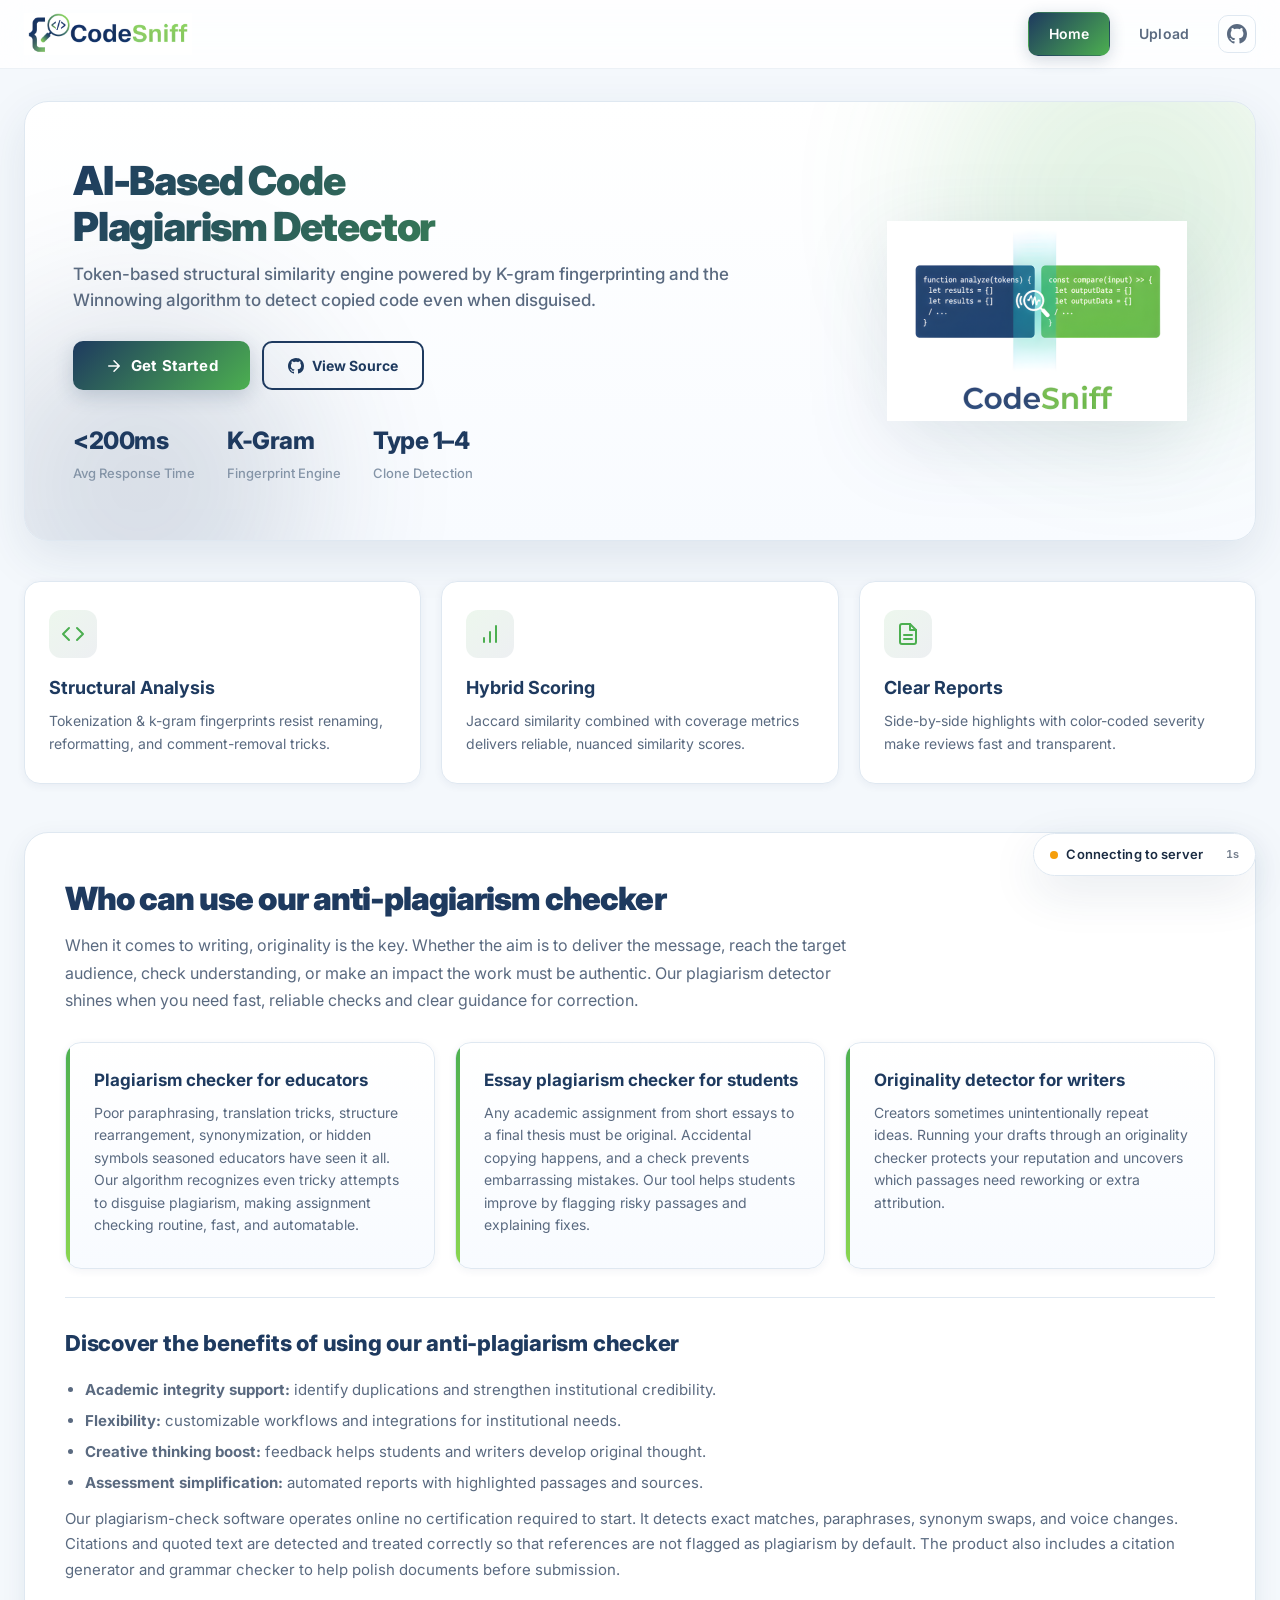
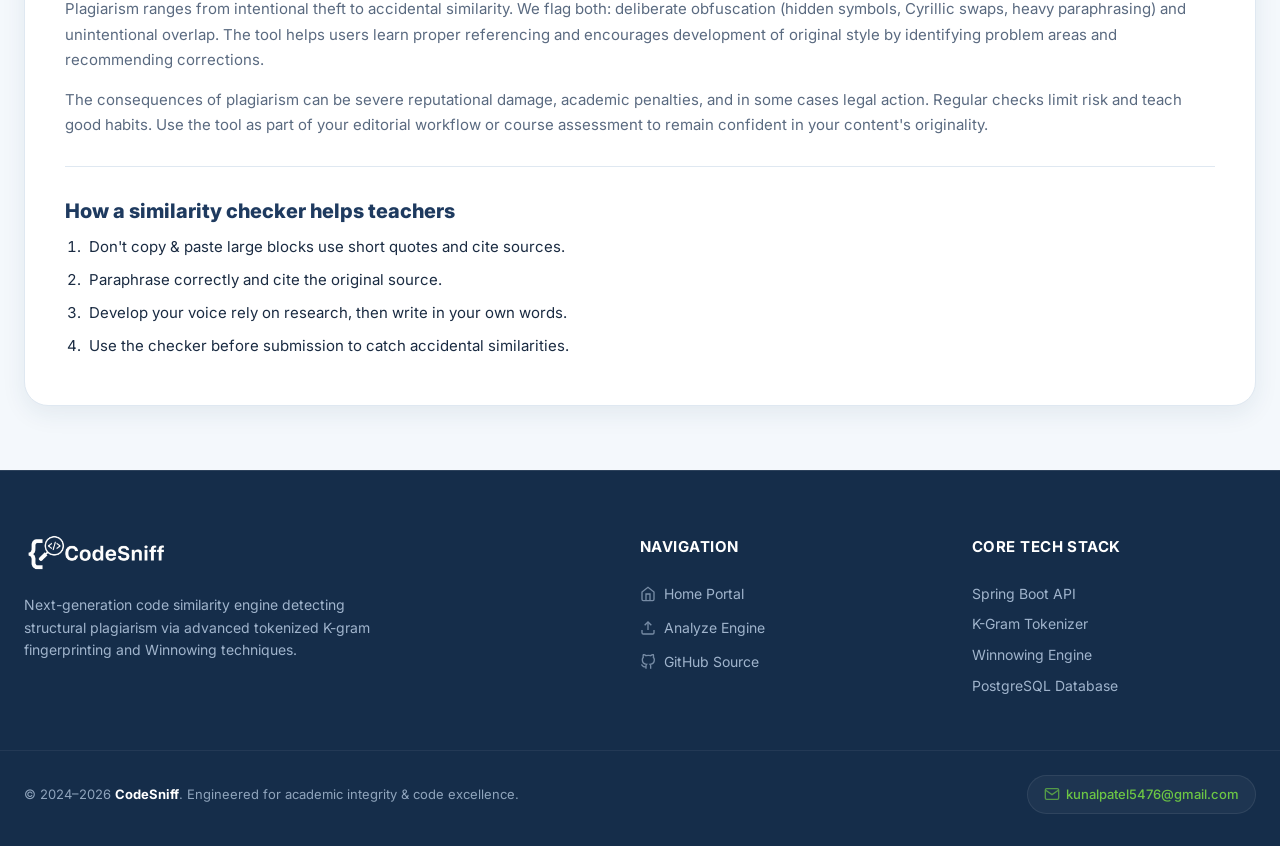
==== commit a0bc63ee: "fix(v1.0): diff modal viewport overflow on smaller screens (Phase A)" ====
--- a/src/main/resources/static/index.html
+++ b/src/main/resources/static/index.html
@@ -395,6 +395,20 @@
             <tbody></tbody>
           </table>
         </div>
+
+        <div id="batch-overview" class="hidden" style="margin-top: 40px; border-top: 1px solid var(--border); padding-top: 32px;">
+          <h3>Batch Overview</h3>
+          <div class="batch-stats-cards" id="batchStatsCards">
+             <!-- cards injected via JS -->
+          </div>
+          
+          <div class="batch-heatmap-container">
+             <h4>Similarity Heatmap</h4>
+             <div class="heatmap-scroll">
+               <div id="batchHeatmap" class="heatmap-grid"></div>
+             </div>
+          </div>
+        </div>
       </section>
     </section>
 
@@ -472,6 +486,84 @@
     </div>
   </footer>
 
+  <!-- ==================== DIFF VIEWER MODAL ==================== -->
+  <!-- Placed as direct body child so position:fixed is never clipped by a display:none ancestor -->
+  <div id="diff-overlay" class="diff-overlay hidden" role="dialog" aria-modal="true" aria-labelledby="diff-modal-title">
+    <div class="diff-modal">
+      <div class="diff-modal-header">
+        <div class="diff-modal-title-group">
+          <svg width="18" height="18" viewBox="0 0 24 24" fill="none" stroke="currentColor" stroke-width="2" stroke-linecap="round" stroke-linejoin="round">
+            <polyline points="16 18 22 12 16 6"/><polyline points="8 6 2 12 8 18"/>
+          </svg>
+          <h3 id="diff-modal-title">Side-by-Side Code Review</h3>
+        </div>
+        <div class="diff-modal-actions">
+          <span id="diff-match-count" class="diff-badge"></span>
+
+          <!-- Match navigation -->
+          <div id="diff-nav" class="diff-nav hidden">
+            <button id="diff-prev" class="diff-nav-btn" aria-label="Previous match" title="Previous match">
+              <svg width="14" height="14" viewBox="0 0 24 24" fill="none" stroke="currentColor" stroke-width="2.5" stroke-linecap="round" stroke-linejoin="round"><polyline points="18 15 12 9 6 15"/></svg>
+            </button>
+            <span id="diff-nav-pos" class="diff-nav-pos">1 / 3</span>
+            <button id="diff-next" class="diff-nav-btn" aria-label="Next match" title="Next match">
+              <svg width="14" height="14" viewBox="0 0 24 24" fill="none" stroke="currentColor" stroke-width="2.5" stroke-linecap="round" stroke-linejoin="round"><polyline points="6 9 12 15 18 9"/></svg>
+            </button>
+          </div>
+
+          <!-- Export buttons -->
+          <div id="diff-exports" class="diff-exports hidden">
+            <a id="diff-export-csv" class="diff-export-btn" href="#" download title="Download CSV">CSV</a>
+            <a id="diff-export-html" class="diff-export-btn" href="#" target="_blank" rel="noopener" title="Open HTML report">HTML</a>
+            <a id="diff-export-pdf" class="diff-export-btn" href="#" download title="Download PDF">PDF</a>
+          </div>
+
+          <button id="diff-close-btn" class="diff-close-btn" aria-label="Close diff viewer">
+            <svg width="18" height="18" viewBox="0 0 24 24" fill="none" stroke="currentColor" stroke-width="2">
+              <line x1="18" y1="6" x2="6" y2="18"/><line x1="6" y1="6" x2="18" y2="18"/>
+            </svg>
+          </button>
+        </div>
+      </div>
+      
+      <div id="diff-explanation" class="diff-explanation hidden" style="padding: 12px 24px; border-bottom: 1px solid var(--border); background: var(--bg-alt);">
+        <div style="margin-bottom: 6px;">
+          <span id="diff-clone-type" class="diff-badge" style="background: rgba(33, 150, 243, 0.1); color: #1976d2; border-color: rgba(33, 150, 243, 0.25);"></span>
+        </div>
+        <ul id="diff-factors-list" style="margin: 0; padding-left: 20px; font-size: 13px; color: var(--text-secondary);"></ul>
+      </div>
+
+      <div id="diff-loading" class="diff-state-msg">
+        <div class="diff-spinner"></div>
+        <span>Loading matched regions…</span>
+      </div>
+      <div id="diff-error" class="diff-state-msg diff-error-msg hidden">
+        <svg width="20" height="20" viewBox="0 0 24 24" fill="none" stroke="currentColor" stroke-width="2">
+          <circle cx="12" cy="12" r="10"/><line x1="12" y1="8" x2="12" y2="12"/><line x1="12" y1="16" x2="12.01" y2="16"/>
+        </svg>
+        <span id="diff-error-text">Failed to load matched regions.</span>
+      </div>
+      <div id="diff-no-matches" class="diff-state-msg diff-info-msg hidden">
+        <svg width="20" height="20" viewBox="0 0 24 24" fill="none" stroke="currentColor" stroke-width="2">
+          <circle cx="12" cy="12" r="10"/><line x1="12" y1="16" x2="12" y2="12"/><line x1="12" y1="8" x2="12.01" y2="8"/>
+        </svg>
+        <span>No significant matched regions found between these files.</span>
+      </div>
+
+      <div id="diff-content" class="diff-container hidden">
+        <div class="diff-panel" id="diff-panel-a">
+          <div class="diff-panel-header" id="diff-header-a">File A</div>
+          <div class="diff-code-wrap" id="diff-code-a"></div>
+        </div>
+        <div class="diff-gutter-divider" aria-hidden="true"></div>
+        <div class="diff-panel" id="diff-panel-b">
+          <div class="diff-panel-header" id="diff-header-b">File B</div>
+          <div class="diff-code-wrap" id="diff-code-b"></div>
+        </div>
+      </div>
+    </div>
+  </div>
+
   <script src="app.js"></script>
 </body>
 
--- a/src/main/resources/static/style.css
+++ b/src/main/resources/static/style.css
@@ -1730,4 +1730,424 @@
   opacity: 0;
   transform: translateY(8px);
   transition: all 0.6s ease;
+}
+
+/* ============================================================
+   DIFF VIEWER — Side-by-Side Code Review (v0.7)
+   ============================================================ */
+
+/* --- Overlay backdrop --- */
+.diff-overlay {
+  position: fixed;
+  inset: 0;
+  z-index: 2000;
+  background: rgba(10, 18, 30, 0.55);
+  backdrop-filter: blur(6px);
+  -webkit-backdrop-filter: blur(6px);
+  display: flex;
+  align-items: center;
+  justify-content: center;
+  padding: 20px;
+  overflow: hidden;
+  animation: fadeIn 0.2s ease;
+}
+
+.diff-overlay.hidden {
+  display: none;
+}
+
+/* --- Modal card --- */
+.diff-modal {
+  background: var(--surface);
+  border: 1px solid var(--border);
+  border-radius: var(--radius);
+  box-shadow: 0 24px 80px rgba(30, 58, 95, 0.22);
+  width: 100%;
+  max-width: 1320px;
+  max-height: calc(100vh - 40px);
+  display: flex;
+  flex-direction: column;
+  overflow: hidden;
+  animation: fadeInUp 0.25s ease;
+}
+
+/* --- Modal header --- */
+.diff-modal-header {
+  display: flex;
+  align-items: center;
+  justify-content: space-between;
+  padding: 18px 24px;
+  border-bottom: 1px solid var(--border);
+  background: var(--surface-alt);
+  flex-shrink: 0;
+}
+
+.diff-modal-title-group {
+  display: flex;
+  align-items: center;
+  gap: 10px;
+  color: var(--navy);
+}
+
+.diff-modal-title-group svg {
+  color: var(--green);
+  flex-shrink: 0;
+}
+
+.diff-modal-title-group h3 {
+  font-size: 16px;
+  font-weight: 700;
+  color: var(--navy);
+  letter-spacing: -0.01em;
+}
+
+.diff-modal-actions {
+  display: flex;
+  align-items: center;
+  gap: 8px;
+  flex-wrap: wrap;
+  justify-content: flex-end;
+}
+
+/* Match count badge */
+.diff-badge {
+  font-size: 12px;
+  font-weight: 600;
+  padding: 3px 10px;
+  border-radius: 100px;
+  background: rgba(76, 175, 80, 0.12);
+  color: #2e7d32;
+  border: 1px solid rgba(76, 175, 80, 0.25);
+  white-space: nowrap;
+}
+
+/* Match navigation controls */
+.diff-nav {
+  display: flex;
+  align-items: center;
+  gap: 4px;
+}
+.diff-nav.hidden { display: none; }
+
+.diff-nav-btn {
+  display: flex;
+  align-items: center;
+  justify-content: center;
+  width: 26px;
+  height: 26px;
+  border: 1px solid var(--border);
+  border-radius: var(--radius-xs);
+  background: transparent;
+  color: var(--text-secondary);
+  cursor: pointer;
+  transition: all var(--transition);
+  padding: 0;
+}
+.diff-nav-btn:hover:not(:disabled) {
+  background: rgba(30, 58, 95, 0.06);
+  border-color: var(--border-hover);
+  color: var(--navy);
+}
+.diff-nav-btn:disabled {
+  opacity: 0.35;
+  cursor: not-allowed;
+}
+
+.diff-nav-pos {
+  font-size: 11px;
+  font-weight: 600;
+  color: var(--text-secondary);
+  min-width: 40px;
+  text-align: center;
+  white-space: nowrap;
+}
+
+/* Export buttons */
+.diff-exports {
+  display: flex;
+  align-items: center;
+  gap: 6px;
+}
+.diff-exports.hidden { display: none; }
+
+.diff-export-btn {
+  font-size: 11px;
+  font-weight: 600;
+  padding: 3px 9px;
+  border-radius: var(--radius-xs);
+  border: 1px solid var(--border);
+  background: transparent;
+  color: var(--text-secondary);
+  text-decoration: none;
+  cursor: pointer;
+  transition: all var(--transition);
+  white-space: nowrap;
+}
+.diff-export-btn:hover {
+  background: rgba(30, 58, 95, 0.06);
+  border-color: var(--border-hover);
+  color: var(--navy);
+}
+
+/* Close button */
+.diff-close-btn {
+  display: flex;
+  align-items: center;
+  justify-content: center;
+  width: 34px;
+  height: 34px;
+  border: 1px solid var(--border);
+  border-radius: var(--radius-xs);
+  background: transparent;
+  color: var(--text-secondary);
+  cursor: pointer;
+  transition: all var(--transition);
+}
+
+.diff-close-btn:hover {
+  background: rgba(30, 58, 95, 0.06);
+  border-color: var(--border-hover);
+  color: var(--navy);
+}
+
+/* --- State messages (loading / error / no-matches) --- */
+.diff-state-msg {
+  display: flex;
+  align-items: center;
+  gap: 10px;
+  padding: 32px 24px;
+  color: var(--text-secondary);
+  font-size: 14px;
+}
+
+.diff-state-msg.hidden { display: none; }
+
+.diff-error-msg { color: #b91c1c; }
+.diff-info-msg  { color: var(--text-secondary); }
+
+/* Mini spinner inside modal */
+.diff-spinner {
+  width: 20px;
+  height: 20px;
+  border: 2px solid var(--border);
+  border-top-color: var(--green);
+  border-radius: 50%;
+  animation: spin 0.7s linear infinite;
+  flex-shrink: 0;
+}
+
+@keyframes spin {
+  to { transform: rotate(360deg); }
+}
+
+/* --- Diff panels container --- */
+.diff-container {
+  display: flex;
+  gap: 0;
+  min-height: 300px;
+}
+
+.diff-container.hidden { display: none; }
+
+/* Vertical divider between the two panels */
+.diff-gutter-divider {
+  width: 1px;
+  background: var(--border);
+  flex-shrink: 0;
+}
+
+/* --- Individual panel --- */
+.diff-panel {
+  flex: 1;
+  min-width: 0;
+  display: flex;
+  flex-direction: column;
+  overflow: hidden;
+}
+
+.diff-panel-header {
+  padding: 10px 16px;
+  font-size: 12px;
+  font-weight: 600;
+  color: var(--text-secondary);
+  background: var(--bg-alt);
+  border-bottom: 1px solid var(--border);
+  letter-spacing: 0.02em;
+  text-transform: uppercase;
+  flex-shrink: 0;
+  white-space: nowrap;
+  overflow: hidden;
+  text-overflow: ellipsis;
+}
+
+/* Scrollable code area */
+.diff-code-wrap {
+  overflow: auto;
+  flex: 1;
+  min-height: 120px;
+  background: #13181f;
+  font-family: 'JetBrains Mono', 'Fira Code', 'Cascadia Code', Consolas, 'Courier New', monospace;
+  font-size: 13px;
+  line-height: 1.65;
+}
+
+/* Custom scrollbar for the code panels */
+.diff-code-wrap::-webkit-scrollbar { width: 6px; height: 6px; }
+.diff-code-wrap::-webkit-scrollbar-track { background: #1a2230; }
+.diff-code-wrap::-webkit-scrollbar-thumb { background: #2e3f55; border-radius: 3px; }
+.diff-code-wrap::-webkit-scrollbar-thumb:hover { background: #3d5470; }
+
+/* --- Per-line rows --- */
+.diff-line {
+  display: flex;
+  white-space: pre;
+  min-height: 21.45px; /* 13px * 1.65 */
+  transition: background 0.15s ease;
+  min-width: 100%;
+  width: fit-content;
+}
+
+.diff-line:hover {
+  background: rgba(255, 255, 255, 0.03);
+}
+
+/* Matched / highlighted line */
+.diff-line.matched {
+  background: rgba(255, 193, 7, 0.11);
+  border-left: 3px solid #f59e0b;
+}
+
+.diff-line.matched:hover {
+  background: rgba(255, 193, 7, 0.16);
+}
+
+/* Line number gutter */
+.line-num {
+  color: #3d5470;
+  width: 3.5em;
+  min-width: 3.5em;
+  text-align: right;
+  padding: 0 10px 0 8px;
+  user-select: none;
+  flex-shrink: 0;
+  border-right: 1px solid #1e2d3d;
+}
+
+.diff-line.matched .line-num {
+  color: #c09020;
+}
+
+/* Code text */
+.line-content {
+  flex: 1;
+  color: #cdd3de;
+  padding: 0 12px;
+  overflow: hidden;
+  text-overflow: clip;
+}
+
+/* ============================================================
+   BATCH OVERVIEW (v0.8)
+   ============================================================ */
+.batch-stats-cards {
+  display: grid;
+  grid-template-columns: repeat(auto-fit, minmax(200px, 1fr));
+  gap: 16px;
+  margin: 24px 0;
+}
+
+.stat-card {
+  background: var(--surface);
+  border: 1px solid var(--border);
+  border-radius: var(--radius-sm);
+  padding: 16px;
+  text-align: center;
+  box-shadow: var(--shadow-sm);
+}
+
+.stat-card-title {
+  font-size: 12px;
+  text-transform: uppercase;
+  color: var(--text-secondary);
+  font-weight: 600;
+  letter-spacing: 0.05em;
+  margin-bottom: 8px;
+}
+
+.stat-card-value {
+  font-size: 24px;
+  font-weight: 800;
+  color: var(--navy);
+}
+
+.heatmap-scroll {
+  overflow-x: auto;
+  overflow-y: auto;
+  max-height: 500px;
+  border: 1px solid var(--border);
+  border-radius: var(--radius-sm);
+  background: var(--surface);
+  padding: 16px;
+}
+
+.heatmap-grid {
+  display: grid;
+  gap: 2px;
+  width: max-content;
+}
+
+.heatmap-cell {
+  width: 24px;
+  height: 24px;
+  border-radius: 2px;
+  background: var(--bg-alt);
+  cursor: pointer;
+  transition: transform 0.1s, box-shadow 0.1s;
+}
+
+.heatmap-cell.diagonal {
+  background: #cbd5e1;
+  cursor: default;
+}
+
+.heatmap-cell:not(.diagonal):hover {
+  transform: scale(1.15);
+  z-index: 10;
+  box-shadow: 0 0 6px rgba(0, 0, 0, 0.3);
+}
+
+.heatmap-cell.low { background: #4caf50; }
+.heatmap-cell.medium { background: #f59e0b; }
+.heatmap-cell.high { background: #ef4444; }
+
+
+/* --- Responsive: stack panels vertically on small screens --- */
+@media (max-width: 768px) {
+  .diff-overlay {
+    padding: 10px;
+  }
+
+  .diff-modal {
+    max-height: calc(100vh - 20px);
+  }
+
+  .diff-modal-header {
+    flex-direction: column;
+    align-items: flex-start;
+    gap: 8px;
+    padding: 12px 16px;
+  }
+
+  .diff-container {
+    flex-direction: column;
+  }
+
+  .diff-gutter-divider {
+    width: 100%;
+    height: 1px;
+  }
+
+  .diff-code-wrap {
+    min-height: 100px;
+  }
 }
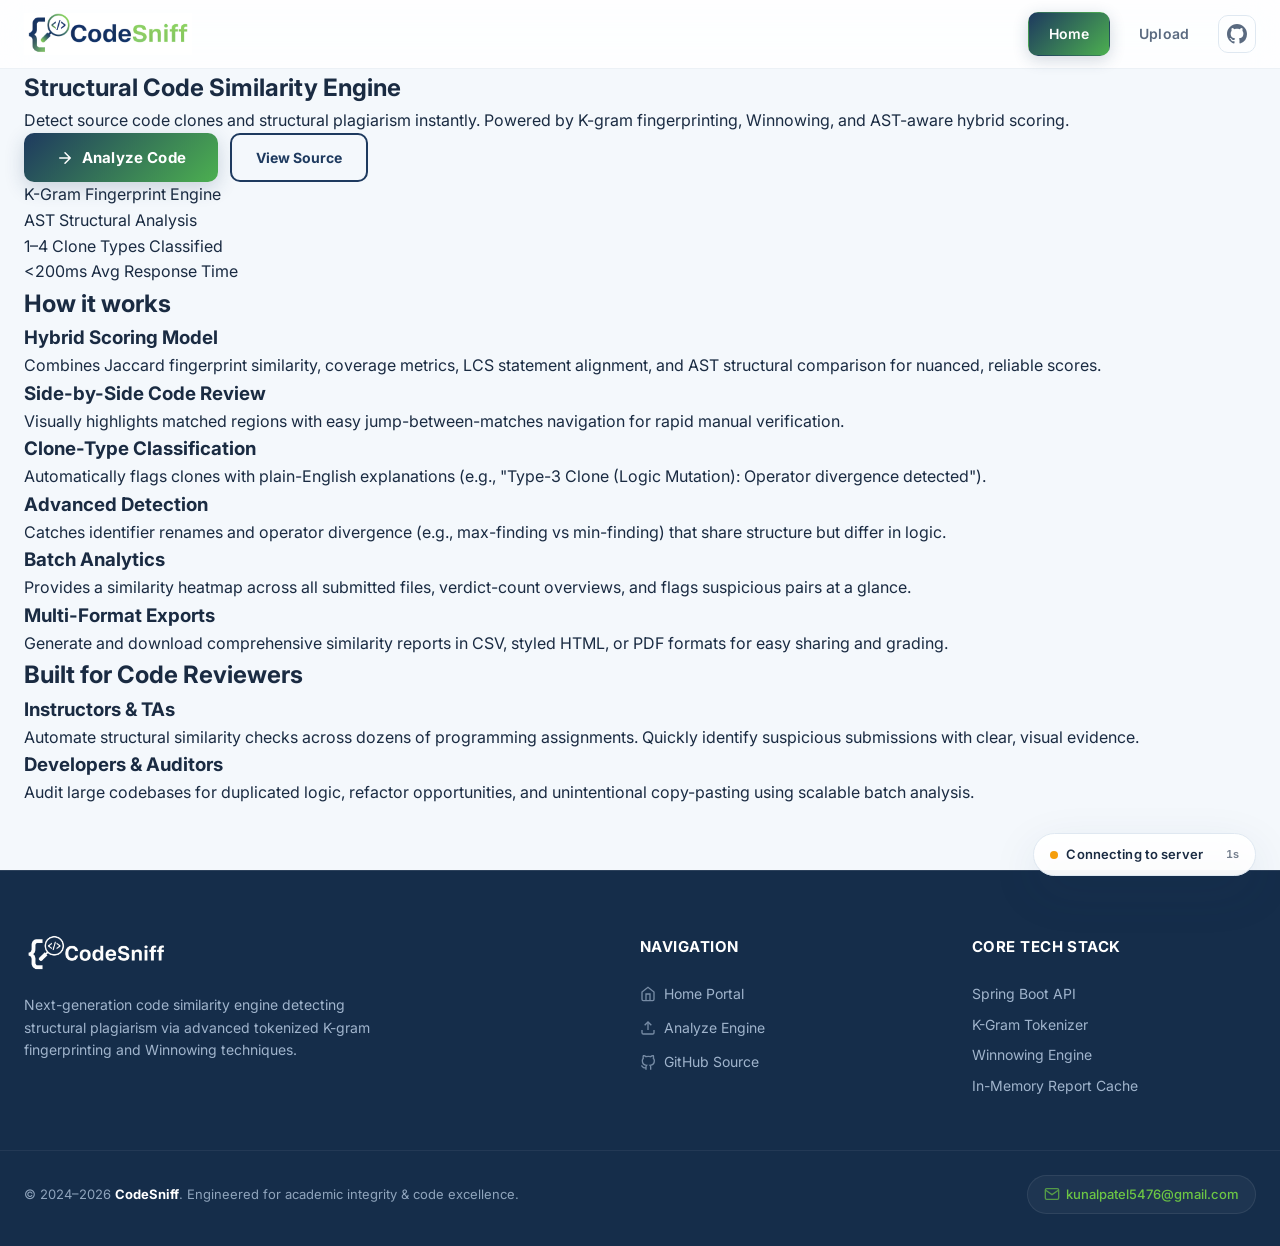
==== commit 0047ac05: "chore(release): sync frontend, finalize v1.0 layout, and commit backend updates" ====
--- a/src/main/resources/static/index.html
+++ b/src/main/resources/static/index.html
@@ -59,214 +59,98 @@
     <!-- ====== HOME PAGE ====== -->
     <section id="page-home" class="page active">
 
-      <!-- HERO -->
-      <div class="hero">
-        <div class="hero-content">
-          <h1>AI-Based Code<br>Plagiarism Detector</h1>
-          <p class="subtitle">Token-based structural similarity engine powered by K-gram fingerprinting and the
-            Winnowing algorithm to detect copied code even when disguised.</p>
-          <div style="display:flex;gap:12px;flex-wrap:wrap;">
+      <!-- HERO SECTION -->
+      <div class="hero-minimal">
+        <div class="hero-minimal-content">
+          <h1 class="hero-title">Structural Code Similarity Engine</h1>
+          <p class="hero-subtitle">Detect source code clones and structural plagiarism instantly. Powered by K-gram
+            fingerprinting, Winnowing, and AST-aware hybrid scoring.</p>
+          <div class="hero-actions">
             <button id="btnGetStarted" class="btn btn-primary">
               <svg width="18" height="18" viewBox="0 0 24 24" fill="none" stroke="currentColor" stroke-width="2"
                 stroke-linecap="round" stroke-linejoin="round">
                 <path d="M5 12h14M12 5l7 7-7 7" />
               </svg>
-              Get Started
+              Analyze Code
             </button>
             <a href="https://github.com/Kunal-htr/codesniff" target="_blank" rel="noopener" class="btn btn-outline">
-              <svg width="16" height="16" viewBox="0 0 24 24" fill="currentColor">
-                <path
-                  d="M12 0C5.37 0 0 5.37 0 12c0 5.31 3.435 9.795 8.205 11.385.6.105.825-.255.825-.57 0-.285-.015-1.23-.015-2.235-3.015.555-3.795-.735-4.035-1.41-.135-.345-.72-1.41-1.23-1.695-.42-.225-1.02-.78-.015-.795.945-.015 1.62.87 1.845 1.23 1.08 1.815 2.805 1.305 3.495.99.105-.78.42-1.305.765-1.605-2.67-.3-5.46-1.335-5.46-5.925 0-1.305.465-2.385 1.23-3.225-.12-.3-.54-1.53.12-3.18 0 0 1.005-.315 3.3 1.23.96-.27 1.98-.405 3-.405s2.04.135 3 .405c2.295-1.56 3.3-1.23 3.3-1.23.66 1.65.24 2.88.12 3.18.765.84 1.23 1.905 1.23 3.225 0 4.605-2.805 5.625-5.475 5.925.435.375.81 1.095.81 2.22 0 1.605-.015 2.895-.015 3.3 0 .315.225.69.825.57A12.02 12.02 0 0024 12c0-6.63-5.37-12-12-12z" />
-              </svg>
               View Source
             </a>
           </div>
-
-          <!-- Stats -->
-          <div class="hero-stats">
-            <div class="hero-stat">
-              <span class="stat-value">&lt;200ms</span>
-              <span class="stat-label">Avg Response Time</span>
-            </div>
-            <div class="hero-stat">
-              <span class="stat-value">K-Gram</span>
-              <span class="stat-label">Fingerprint Engine</span>
-            </div>
-            <div class="hero-stat">
-              <span class="stat-value">Type 1–4</span>
-              <span class="stat-label">Clone Detection</span>
-            </div>
-          </div>
-        </div>
-
-        <div class="hero-illustration" id="heroIllustration">
-          <img src="assets/4.png" alt="CodeSniff comparison illustration" class="hero-logo" />
-        </div>
-      </div>
-
-      <!-- FEATURES -->
-      <div class="features">
-        <div class="card">
-          <div class="card-icon">
-            <svg viewBox="0 0 24 24" fill="none" stroke="currentColor" stroke-width="2" stroke-linecap="round"
-              stroke-linejoin="round">
-              <polyline points="16 18 22 12 16 6" />
-              <polyline points="8 6 2 12 8 18" />
-            </svg>
-          </div>
-          <h3>Structural Analysis</h3>
-          <p>Tokenization & k-gram fingerprints resist renaming, reformatting, and comment-removal tricks.</p>
-        </div>
-        <div class="card">
-          <div class="card-icon">
-            <svg viewBox="0 0 24 24" fill="none" stroke="currentColor" stroke-width="2" stroke-linecap="round"
-              stroke-linejoin="round">
-              <path d="M12 20V10" />
-              <path d="M18 20V4" />
-              <path d="M6 20v-4" />
-            </svg>
-          </div>
-          <h3>Hybrid Scoring</h3>
-          <p>Jaccard similarity combined with coverage metrics delivers reliable, nuanced similarity scores.</p>
-        </div>
-        <div class="card">
-          <div class="card-icon">
-            <svg viewBox="0 0 24 24" fill="none" stroke="currentColor" stroke-width="2" stroke-linecap="round"
-              stroke-linejoin="round">
-              <path d="M14 2H6a2 2 0 00-2 2v16a2 2 0 002 2h12a2 2 0 002-2V8z" />
-              <polyline points="14 2 14 8 20 8" />
-              <line x1="16" y1="13" x2="8" y2="13" />
-              <line x1="16" y1="17" x2="8" y2="17" />
-            </svg>
-          </div>
-          <h3>Clear Reports</h3>
-          <p>Side-by-side highlights with color-coded severity make reviews fast and transparent.</p>
-        </div>
-      </div>
-
-    </section>
-
-    <!-- ====== WHO CAN USE SECTION ====== -->
-    <section class="long-article" id="who-can-use">
-      <div class="container article-inner">
-        <h2>Who can use our anti-plagiarism checker</h2>
-
-        <p class="lead">
-          When it comes to writing, originality is the key. Whether the aim is to deliver the message, reach the target
-          audience,
-          check understanding, or make an impact the work must be authentic. Our plagiarism detector shines when you
-          need
-          fast, reliable checks and clear guidance for correction.
-        </p>
-
-        <div class="cards-row">
-          <article class="info-card">
-            <h3>Plagiarism checker for educators</h3>
-            <p class="brief">
-              Poor paraphrasing, translation tricks, structure rearrangement, synonymization, or hidden symbols seasoned
-              educators have seen it all. Our algorithm recognizes even tricky attempts to disguise plagiarism, making
-              assignment
-              checking routine, fast, and automatable.
-            </p>
-            <div class="full-text hidden">
-              <p>
-                Use class-wide batch scans, obtain side-by-side reports, and export evidence for grading. The tool
-                highlights
-                suspicious passages and links them to sources so you can verify intent quickly.
-              </p>
-            </div>
-          </article>
-
-          <article class="info-card">
-            <h3>Essay plagiarism checker for students</h3>
-            <p class="brief">
-              Any academic assignment from short essays to a final thesis must be original. Accidental copying happens,
-              and
-              a check prevents embarrassing mistakes. Our tool helps students improve by flagging risky passages and
-              explaining fixes.
-            </p>
-            <div class="full-text hidden">
-              <p>
-                Students get explanatory highlights, citation suggestions, and quick tips for paraphrasing correctly.
-                Use it before
-                submission to avoid avoidable penalties.
-              </p>
-            </div>
-          </article>
-
-          <article class="info-card">
-            <h3>Originality detector for writers</h3>
-            <p class="brief">
-              Creators sometimes unintentionally repeat ideas. Running your drafts through an originality checker
-              protects your
-              reputation and uncovers which passages need reworking or extra attribution.
-            </p>
-            <div class="full-text hidden">
-              <p>
-                The tool differentiates between quotations and plagiarism, suggests where to add citations, and helps
-                you preserve
-                your voice while ensuring originality.
-              </p>
-            </div>
-          </article>
-        </div>
-
-        <hr class="article-sep">
-
-        <div class="article-block">
-          <h3>Discover the benefits of using our anti-plagiarism checker</h3>
-
-          <div class="summary">
-            <ul>
-              <li><strong>Academic integrity support:</strong> identify duplications and strengthen institutional
-                credibility.</li>
-              <li><strong>Flexibility:</strong> customizable workflows and integrations for institutional needs.</li>
-              <li><strong>Creative thinking boost:</strong> feedback helps students and writers develop original
-                thought.</li>
-              <li><strong>Assessment simplification:</strong> automated reports with highlighted passages and sources.
-              </li>
-            </ul>
-          </div>
-
-          <div class="full-article">
-            <p>
-              Our plagiarism-check software operates online no certification required to start. It detects exact
-              matches,
-              paraphrases, synonym swaps, and voice changes. Citations and quoted text are detected and treated
-              correctly so that
-              references are not flagged as plagiarism by default. The product also includes a citation generator and
-              grammar checker
-              to help polish documents before submission.
-            </p>
-
-            <p>
-              Plagiarism ranges from intentional theft to accidental similarity. We flag both: deliberate obfuscation
-              (hidden symbols,
-              Cyrillic swaps, heavy paraphrasing) and unintentional overlap. The tool helps users learn proper
-              referencing and encourages
-              development of original style by identifying problem areas and recommending corrections.
-            </p>
-
-            <p>
-              The consequences of plagiarism can be severe reputational damage, academic penalties, and in some cases
-              legal action.
-              Regular checks limit risk and teach good habits. Use the tool as part of your editorial workflow or course
-              assessment to
-              remain confident in your content's originality.
-            </p>
-          </div>
-        </div>
-
-        <hr class="article-sep">
-
-        <div class="tips">
-          <h3>How a similarity checker helps teachers</h3>
-          <ol>
-            <li>Don't copy & paste large blocks use short quotes and cite sources.</li>
-            <li>Paraphrase correctly and cite the original source.</li>
-            <li>Develop your voice rely on research, then write in your own words.</li>
-            <li>Use the checker before submission to catch accidental similarities.</li>
-          </ol>
+        </div>
+      </div>
+
+      <!-- KEY STATS -->
+      <div class="stats-minimal-row">
+        <div class="stat-minimal-card">
+          <span class="stat-val">K-Gram</span>
+          <span class="stat-lbl">Fingerprint Engine</span>
+        </div>
+        <div class="stat-minimal-card">
+          <span class="stat-val">AST</span>
+          <span class="stat-lbl">Structural Analysis</span>
+        </div>
+        <div class="stat-minimal-card">
+          <span class="stat-val">1–4</span>
+          <span class="stat-lbl">Clone Types Classified</span>
+        </div>
+        <div class="stat-minimal-card">
+          <span class="stat-val">&lt;200ms</span>
+          <span class="stat-lbl">Avg Response Time</span>
+        </div>
+      </div>
+
+      <!-- FEATURES GRID -->
+      <div class="features-minimal">
+        <h2 class="section-heading">How it works</h2>
+        <div class="features-minimal-grid">
+          <div class="feature-minimal-card">
+            <h3>Hybrid Scoring Model</h3>
+            <p>Combines Jaccard fingerprint similarity, coverage metrics, LCS statement alignment, and AST structural
+              comparison for nuanced, reliable scores.</p>
+          </div>
+          <div class="feature-minimal-card">
+            <h3>Side-by-Side Code Review</h3>
+            <p>Visually highlights matched regions with easy jump-between-matches navigation for rapid manual
+              verification.</p>
+          </div>
+          <div class="feature-minimal-card">
+            <h3>Clone-Type Classification</h3>
+            <p>Automatically flags clones with plain-English explanations (e.g., "Type-3 Clone (Logic Mutation):
+              Operator divergence detected").</p>
+          </div>
+          <div class="feature-minimal-card">
+            <h3>Advanced Detection</h3>
+            <p>Catches identifier renames and operator divergence (e.g., max-finding vs min-finding) that share
+              structure but differ in logic.</p>
+          </div>
+          <div class="feature-minimal-card">
+            <h3>Batch Analytics</h3>
+            <p>Provides a similarity heatmap across all submitted files, verdict-count overviews, and flags suspicious
+              pairs at a glance.</p>
+          </div>
+          <div class="feature-minimal-card">
+            <h3>Multi-Format Exports</h3>
+            <p>Generate and download comprehensive similarity reports in CSV, styled HTML, or PDF formats for easy
+              sharing and grading.</p>
+          </div>
+        </div>
+      </div>
+
+      <!-- WHO IT'S FOR -->
+      <div class="audience-minimal">
+        <h2 class="section-heading">Built for Code Reviewers</h2>
+        <div class="audience-minimal-grid">
+          <div class="audience-minimal-card">
+            <h3>Instructors & TAs</h3>
+            <p>Automate structural similarity checks across dozens of programming assignments. Quickly identify
+              suspicious submissions with clear, visual evidence.</p>
+          </div>
+          <div class="audience-minimal-card">
+            <h3>Developers & Auditors</h3>
+            <p>Audit large codebases for duplicated logic, refactor opportunities, and unintentional copy-pasting using
+              scalable batch analysis.</p>
+          </div>
         </div>
       </div>
     </section>
@@ -396,17 +280,18 @@
           </table>
         </div>
 
-        <div id="batch-overview" class="hidden" style="margin-top: 40px; border-top: 1px solid var(--border); padding-top: 32px;">
+        <div id="batch-overview" class="hidden"
+          style="margin-top: 40px; border-top: 1px solid var(--border); padding-top: 32px;">
           <h3>Batch Overview</h3>
           <div class="batch-stats-cards" id="batchStatsCards">
-             <!-- cards injected via JS -->
-          </div>
-          
+            <!-- cards injected via JS -->
+          </div>
+
           <div class="batch-heatmap-container">
-             <h4>Similarity Heatmap</h4>
-             <div class="heatmap-scroll">
-               <div id="batchHeatmap" class="heatmap-grid"></div>
-             </div>
+            <h4>Similarity Heatmap</h4>
+            <div class="heatmap-scroll">
+              <div id="batchHeatmap" class="heatmap-grid"></div>
+            </div>
           </div>
         </div>
       </section>
@@ -460,7 +345,7 @@
           <li>Spring Boot API</li>
           <li>K-Gram Tokenizer</li>
           <li>Winnowing Engine</li>
-          <li>PostgreSQL Database</li>
+          <li>In-Memory Report Cache</li>
         </ul>
       </div>
 
@@ -492,8 +377,10 @@
     <div class="diff-modal">
       <div class="diff-modal-header">
         <div class="diff-modal-title-group">
-          <svg width="18" height="18" viewBox="0 0 24 24" fill="none" stroke="currentColor" stroke-width="2" stroke-linecap="round" stroke-linejoin="round">
-            <polyline points="16 18 22 12 16 6"/><polyline points="8 6 2 12 8 18"/>
+          <svg width="18" height="18" viewBox="0 0 24 24" fill="none" stroke="currentColor" stroke-width="2"
+            stroke-linecap="round" stroke-linejoin="round">
+            <polyline points="16 18 22 12 16 6" />
+            <polyline points="8 6 2 12 8 18" />
           </svg>
           <h3 id="diff-modal-title">Side-by-Side Code Review</h3>
         </div>
@@ -503,34 +390,45 @@
           <!-- Match navigation -->
           <div id="diff-nav" class="diff-nav hidden">
             <button id="diff-prev" class="diff-nav-btn" aria-label="Previous match" title="Previous match">
-              <svg width="14" height="14" viewBox="0 0 24 24" fill="none" stroke="currentColor" stroke-width="2.5" stroke-linecap="round" stroke-linejoin="round"><polyline points="18 15 12 9 6 15"/></svg>
+              <svg width="14" height="14" viewBox="0 0 24 24" fill="none" stroke="currentColor" stroke-width="2.5"
+                stroke-linecap="round" stroke-linejoin="round">
+                <polyline points="18 15 12 9 6 15" />
+              </svg>
             </button>
             <span id="diff-nav-pos" class="diff-nav-pos">1 / 3</span>
             <button id="diff-next" class="diff-nav-btn" aria-label="Next match" title="Next match">
-              <svg width="14" height="14" viewBox="0 0 24 24" fill="none" stroke="currentColor" stroke-width="2.5" stroke-linecap="round" stroke-linejoin="round"><polyline points="6 9 12 15 18 9"/></svg>
+              <svg width="14" height="14" viewBox="0 0 24 24" fill="none" stroke="currentColor" stroke-width="2.5"
+                stroke-linecap="round" stroke-linejoin="round">
+                <polyline points="6 9 12 15 18 9" />
+              </svg>
             </button>
           </div>
 
           <!-- Export buttons -->
           <div id="diff-exports" class="diff-exports hidden">
             <a id="diff-export-csv" class="diff-export-btn" href="#" download title="Download CSV">CSV</a>
-            <a id="diff-export-html" class="diff-export-btn" href="#" target="_blank" rel="noopener" title="Open HTML report">HTML</a>
+            <a id="diff-export-html" class="diff-export-btn" href="#" target="_blank" rel="noopener"
+              title="Open HTML report">HTML</a>
             <a id="diff-export-pdf" class="diff-export-btn" href="#" download title="Download PDF">PDF</a>
           </div>
 
           <button id="diff-close-btn" class="diff-close-btn" aria-label="Close diff viewer">
             <svg width="18" height="18" viewBox="0 0 24 24" fill="none" stroke="currentColor" stroke-width="2">
-              <line x1="18" y1="6" x2="6" y2="18"/><line x1="6" y1="6" x2="18" y2="18"/>
+              <line x1="18" y1="6" x2="6" y2="18" />
+              <line x1="6" y1="6" x2="18" y2="18" />
             </svg>
           </button>
         </div>
       </div>
-      
-      <div id="diff-explanation" class="diff-explanation hidden" style="padding: 12px 24px; border-bottom: 1px solid var(--border); background: var(--bg-alt);">
+
+      <div id="diff-explanation" class="diff-explanation hidden"
+        style="padding: 12px 24px; border-bottom: 1px solid var(--border); background: var(--bg-alt);">
         <div style="margin-bottom: 6px;">
-          <span id="diff-clone-type" class="diff-badge" style="background: rgba(33, 150, 243, 0.1); color: #1976d2; border-color: rgba(33, 150, 243, 0.25);"></span>
-        </div>
-        <ul id="diff-factors-list" style="margin: 0; padding-left: 20px; font-size: 13px; color: var(--text-secondary);"></ul>
+          <span id="diff-clone-type" class="diff-badge"
+            style="background: rgba(33, 150, 243, 0.1); color: #1976d2; border-color: rgba(33, 150, 243, 0.25);"></span>
+        </div>
+        <ul id="diff-factors-list"
+          style="margin: 0; padding-left: 20px; font-size: 13px; color: var(--text-secondary);"></ul>
       </div>
 
       <div id="diff-loading" class="diff-state-msg">
@@ -539,13 +437,17 @@
       </div>
       <div id="diff-error" class="diff-state-msg diff-error-msg hidden">
         <svg width="20" height="20" viewBox="0 0 24 24" fill="none" stroke="currentColor" stroke-width="2">
-          <circle cx="12" cy="12" r="10"/><line x1="12" y1="8" x2="12" y2="12"/><line x1="12" y1="16" x2="12.01" y2="16"/>
+          <circle cx="12" cy="12" r="10" />
+          <line x1="12" y1="8" x2="12" y2="12" />
+          <line x1="12" y1="16" x2="12.01" y2="16" />
         </svg>
         <span id="diff-error-text">Failed to load matched regions.</span>
       </div>
       <div id="diff-no-matches" class="diff-state-msg diff-info-msg hidden">
         <svg width="20" height="20" viewBox="0 0 24 24" fill="none" stroke="currentColor" stroke-width="2">
-          <circle cx="12" cy="12" r="10"/><line x1="12" y1="16" x2="12" y2="12"/><line x1="12" y1="8" x2="12.01" y2="8"/>
+          <circle cx="12" cy="12" r="10" />
+          <line x1="12" y1="16" x2="12" y2="12" />
+          <line x1="12" y1="8" x2="12.01" y2="8" />
         </svg>
         <span>No significant matched regions found between these files.</span>
       </div>
--- a/src/main/resources/static/style.css
+++ b/src/main/resources/static/style.css
@@ -376,6 +376,12 @@
   font-size: 17px;
   font-weight: 500;
   line-height: 1.5;
+}
+
+.hero-actions {
+  display: flex;
+  gap: 12px;
+  flex-wrap: wrap;
 }
 
 /* Hero stats */
@@ -1529,6 +1535,10 @@
     text-align: center;
   }
 
+  .hero-actions {
+    justify-content: center;
+  }
+
   .hero-content {
     order: 2;
   }
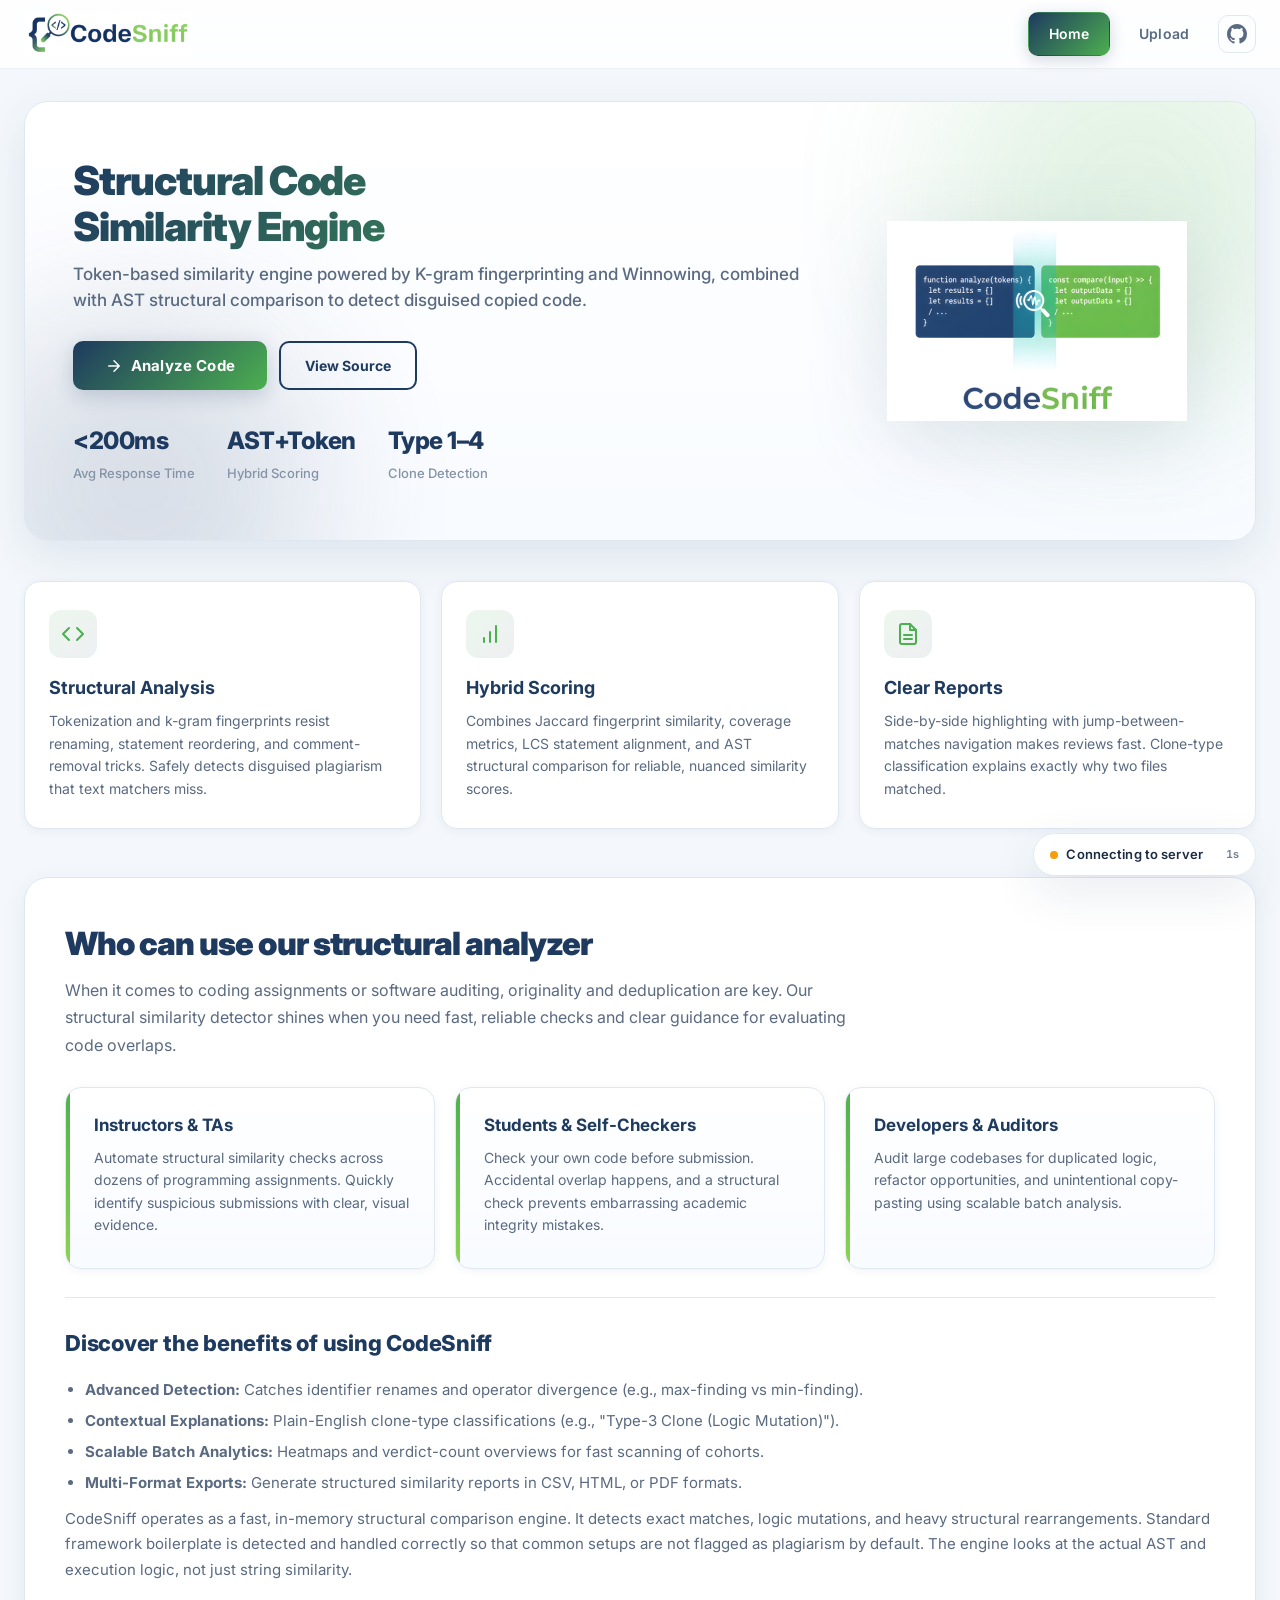
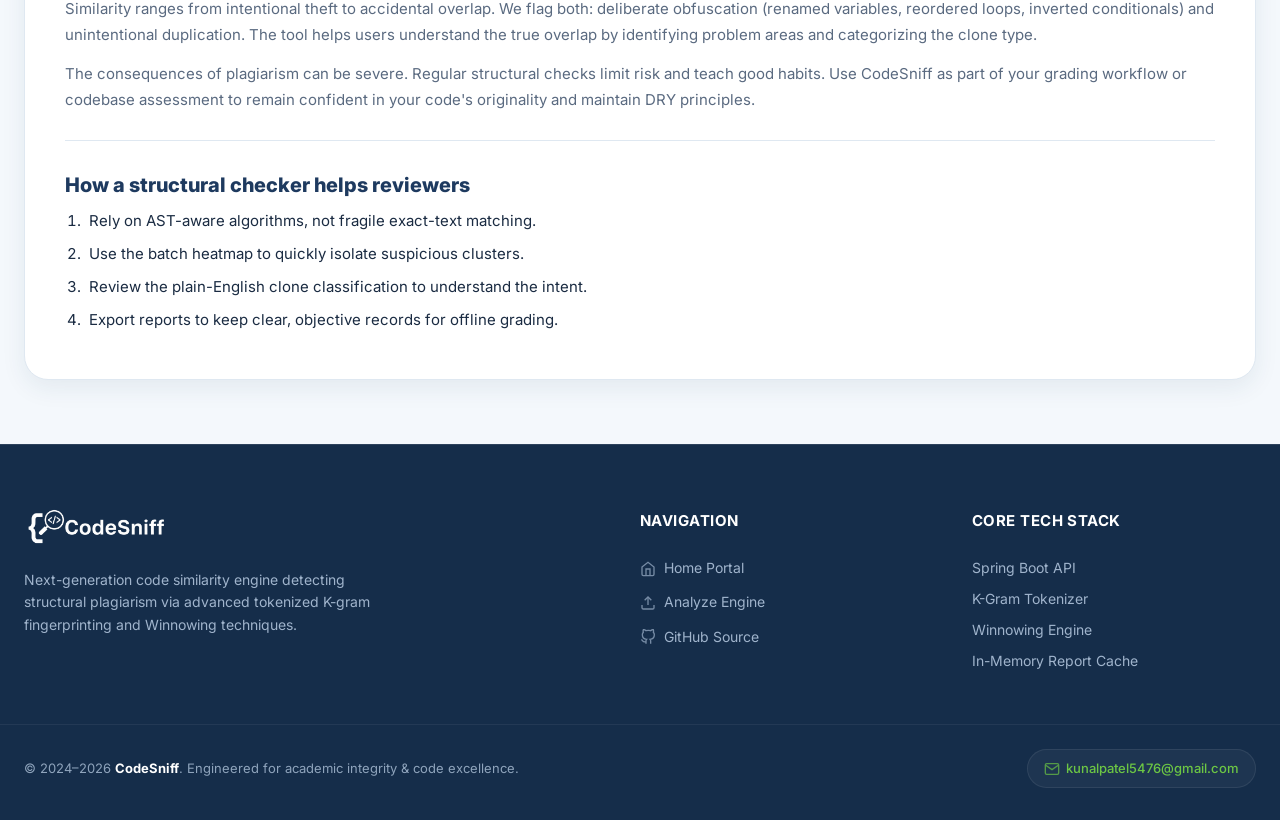
==== commit 3c337b06: "fix(ui): sync HTML markup classes with CSS to fix layout crash" ====
--- a/src/main/resources/static/index.html
+++ b/src/main/resources/static/index.html
@@ -59,12 +59,12 @@
     <!-- ====== HOME PAGE ====== -->
     <section id="page-home" class="page active">
 
-      <!-- HERO SECTION -->
-      <div class="hero-minimal">
-        <div class="hero-minimal-content">
-          <h1 class="hero-title">Structural Code Similarity Engine</h1>
-          <p class="hero-subtitle">Detect source code clones and structural plagiarism instantly. Powered by K-gram
-            fingerprinting, Winnowing, and AST-aware hybrid scoring.</p>
+      <!-- HERO -->
+      <div class="hero">
+        <div class="hero-content">
+          <h1>Structural Code<br>Similarity Engine</h1>
+          <p class="subtitle">Token-based similarity engine powered by K-gram fingerprinting and Winnowing, combined
+            with AST structural comparison to detect disguised copied code.</p>
           <div class="hero-actions">
             <button id="btnGetStarted" class="btn btn-primary">
               <svg width="18" height="18" viewBox="0 0 24 24" fill="none" stroke="currentColor" stroke-width="2"
@@ -77,82 +77,180 @@
               View Source
             </a>
           </div>
-        </div>
-      </div>
-
-      <!-- KEY STATS -->
-      <div class="stats-minimal-row">
-        <div class="stat-minimal-card">
-          <span class="stat-val">K-Gram</span>
-          <span class="stat-lbl">Fingerprint Engine</span>
-        </div>
-        <div class="stat-minimal-card">
-          <span class="stat-val">AST</span>
-          <span class="stat-lbl">Structural Analysis</span>
-        </div>
-        <div class="stat-minimal-card">
-          <span class="stat-val">1–4</span>
-          <span class="stat-lbl">Clone Types Classified</span>
-        </div>
-        <div class="stat-minimal-card">
-          <span class="stat-val">&lt;200ms</span>
-          <span class="stat-lbl">Avg Response Time</span>
-        </div>
-      </div>
-
-      <!-- FEATURES GRID -->
-      <div class="features-minimal">
-        <h2 class="section-heading">How it works</h2>
-        <div class="features-minimal-grid">
-          <div class="feature-minimal-card">
-            <h3>Hybrid Scoring Model</h3>
-            <p>Combines Jaccard fingerprint similarity, coverage metrics, LCS statement alignment, and AST structural
-              comparison for nuanced, reliable scores.</p>
-          </div>
-          <div class="feature-minimal-card">
-            <h3>Side-by-Side Code Review</h3>
-            <p>Visually highlights matched regions with easy jump-between-matches navigation for rapid manual
-              verification.</p>
-          </div>
-          <div class="feature-minimal-card">
-            <h3>Clone-Type Classification</h3>
-            <p>Automatically flags clones with plain-English explanations (e.g., "Type-3 Clone (Logic Mutation):
-              Operator divergence detected").</p>
-          </div>
-          <div class="feature-minimal-card">
-            <h3>Advanced Detection</h3>
-            <p>Catches identifier renames and operator divergence (e.g., max-finding vs min-finding) that share
-              structure but differ in logic.</p>
-          </div>
-          <div class="feature-minimal-card">
-            <h3>Batch Analytics</h3>
-            <p>Provides a similarity heatmap across all submitted files, verdict-count overviews, and flags suspicious
-              pairs at a glance.</p>
-          </div>
-          <div class="feature-minimal-card">
-            <h3>Multi-Format Exports</h3>
-            <p>Generate and download comprehensive similarity reports in CSV, styled HTML, or PDF formats for easy
-              sharing and grading.</p>
-          </div>
-        </div>
-      </div>
-
-      <!-- WHO IT'S FOR -->
-      <div class="audience-minimal">
-        <h2 class="section-heading">Built for Code Reviewers</h2>
-        <div class="audience-minimal-grid">
-          <div class="audience-minimal-card">
-            <h3>Instructors & TAs</h3>
-            <p>Automate structural similarity checks across dozens of programming assignments. Quickly identify
-              suspicious submissions with clear, visual evidence.</p>
-          </div>
-          <div class="audience-minimal-card">
-            <h3>Developers & Auditors</h3>
-            <p>Audit large codebases for duplicated logic, refactor opportunities, and unintentional copy-pasting using
-              scalable batch analysis.</p>
-          </div>
-        </div>
-      </div>
+
+          <!-- Stats -->
+          <div class="hero-stats">
+            <div class="hero-stat">
+              <span class="stat-value">&lt;200ms</span>
+              <span class="stat-label">Avg Response Time</span>
+            </div>
+            <div class="hero-stat">
+              <span class="stat-value">AST+Token</span>
+              <span class="stat-label">Hybrid Scoring</span>
+            </div>
+            <div class="hero-stat">
+              <span class="stat-value">Type 1–4</span>
+              <span class="stat-label">Clone Detection</span>
+            </div>
+          </div>
+        </div>
+        <div class="hero-illustration" id="heroIllustration">
+          <img src="assets/4.png" alt="CodeSniff comparison illustration" class="hero-logo" />
+        </div>
+      </div>
+
+      <!-- FEATURES -->
+      <div class="features">
+        <div class="card">
+          <div class="card-icon">
+            <svg viewBox="0 0 24 24" fill="none" stroke="currentColor" stroke-width="2" stroke-linecap="round"
+              stroke-linejoin="round">
+              <polyline points="16 18 22 12 16 6" />
+              <polyline points="8 6 2 12 8 18" />
+            </svg>
+          </div>
+          <h3>Structural Analysis</h3>
+          <p>Tokenization and k-gram fingerprints resist renaming, statement reordering, and comment-removal tricks.
+            Safely detects disguised plagiarism that text matchers miss.</p>
+        </div>
+        <div class="card">
+          <div class="card-icon">
+            <svg viewBox="0 0 24 24" fill="none" stroke="currentColor" stroke-width="2" stroke-linecap="round"
+              stroke-linejoin="round">
+              <path d="M12 20V10" />
+              <path d="M18 20V4" />
+              <path d="M6 20v-4" />
+            </svg>
+          </div>
+          <h3>Hybrid Scoring</h3>
+          <p>Combines Jaccard fingerprint similarity, coverage metrics, LCS statement alignment, and AST structural
+            comparison for reliable, nuanced similarity scores.</p>
+        </div>
+        <div class="card">
+          <div class="card-icon">
+            <svg viewBox="0 0 24 24" fill="none" stroke="currentColor" stroke-width="2" stroke-linecap="round"
+              stroke-linejoin="round">
+              <path d="M14 2H6a2 2 0 00-2 2v16a2 2 0 002 2h12a2 2 0 002-2V8z" />
+              <polyline points="14 2 14 8 20 8" />
+              <line x1="16" y1="13" x2="8" y2="13" />
+              <line x1="16" y1="17" x2="8" y2="17" />
+            </svg>
+          </div>
+          <h3>Clear Reports</h3>
+          <p>Side-by-side highlighting with jump-between-matches navigation makes reviews fast. Clone-type
+            classification explains exactly why two files matched.</p>
+        </div>
+      </div>
+
+      <!-- ====== WHO CAN USE SECTION ====== -->
+      <section class="long-article" id="who-can-use">
+        <div class="container article-inner">
+          <h2>Who can use our structural analyzer</h2>
+
+          <p class="lead">
+            When it comes to coding assignments or software auditing, originality and deduplication are key. Our
+            structural similarity detector shines when you need fast, reliable checks and clear guidance for evaluating
+            code overlaps.
+          </p>
+
+          <div class="cards-row">
+            <article class="info-card">
+              <h3>Instructors & TAs</h3>
+              <p class="brief">
+                Automate structural similarity checks across dozens of programming assignments. Quickly identify
+                suspicious submissions with clear, visual evidence.
+              </p>
+              <div class="full-text hidden">
+                <p>
+                  Use class-wide batch scans to generate similarity heatmaps, obtain side-by-side reports, and export
+                  evidence for grading. The tool highlights suspicious passages automatically so you can verify intent
+                  quickly.
+                </p>
+              </div>
+            </article>
+
+            <article class="info-card">
+              <h3>Students & Self-Checkers</h3>
+              <p class="brief">
+                Check your own code before submission. Accidental overlap happens, and a structural check prevents
+                embarrassing academic integrity mistakes.
+              </p>
+              <div class="full-text hidden">
+                <p>
+                  Get explanatory highlights and understand where your structure matches too closely with standard
+                  solutions or peers, helping you properly attribute or refactor code.
+                </p>
+              </div>
+            </article>
+
+            <article class="info-card">
+              <h3>Developers & Auditors</h3>
+              <p class="brief">
+                Audit large codebases for duplicated logic, refactor opportunities, and unintentional copy-pasting using
+                scalable batch analysis.
+              </p>
+              <div class="full-text hidden">
+                <p>
+                  By finding Type-3 and Type-4 logic clones, teams can consolidate duplicate utilities, enforce DRY
+                  principles, and reduce technical debt effortlessly.
+                </p>
+              </div>
+            </article>
+          </div>
+
+          <hr class="article-sep">
+
+          <div class="article-block">
+            <h3>Discover the benefits of using CodeSniff</h3>
+
+            <div class="summary">
+              <ul>
+                <li><strong>Advanced Detection:</strong> Catches identifier renames and operator divergence (e.g.,
+                  max-finding vs min-finding).</li>
+                <li><strong>Contextual Explanations:</strong> Plain-English clone-type classifications (e.g., "Type-3
+                  Clone (Logic Mutation)").</li>
+                <li><strong>Scalable Batch Analytics:</strong> Heatmaps and verdict-count overviews for fast scanning of
+                  cohorts.</li>
+                <li><strong>Multi-Format Exports:</strong> Generate structured similarity reports in CSV, HTML, or PDF
+                  formats.</li>
+              </ul>
+            </div>
+
+            <div class="full-article">
+              <p>
+                CodeSniff operates as a fast, in-memory structural comparison engine. It detects exact matches, logic
+                mutations, and heavy structural rearrangements. Standard framework boilerplate is detected and handled
+                correctly so that common setups are not flagged as plagiarism by default. The engine looks at the actual
+                AST and execution logic, not just string similarity.
+              </p>
+
+              <p>
+                Similarity ranges from intentional theft to accidental overlap. We flag both: deliberate obfuscation
+                (renamed variables, reordered loops, inverted conditionals) and unintentional duplication. The tool
+                helps users understand the true overlap by identifying problem areas and categorizing the clone type.
+              </p>
+
+              <p>
+                The consequences of plagiarism can be severe. Regular structural checks limit risk and teach good
+                habits. Use CodeSniff as part of your grading workflow or codebase assessment to remain confident in
+                your code's originality and maintain DRY principles.
+              </p>
+            </div>
+          </div>
+
+          <hr class="article-sep">
+
+          <div class="tips">
+            <h3>How a structural checker helps reviewers</h3>
+            <ol>
+              <li>Rely on AST-aware algorithms, not fragile exact-text matching.</li>
+              <li>Use the batch heatmap to quickly isolate suspicious clusters.</li>
+              <li>Review the plain-English clone classification to understand the intent.</li>
+              <li>Export reports to keep clear, objective records for offline grading.</li>
+            </ol>
+          </div>
+        </div>
+      </section>
     </section>
 
     <!-- ====== UPLOAD PAGE ====== -->
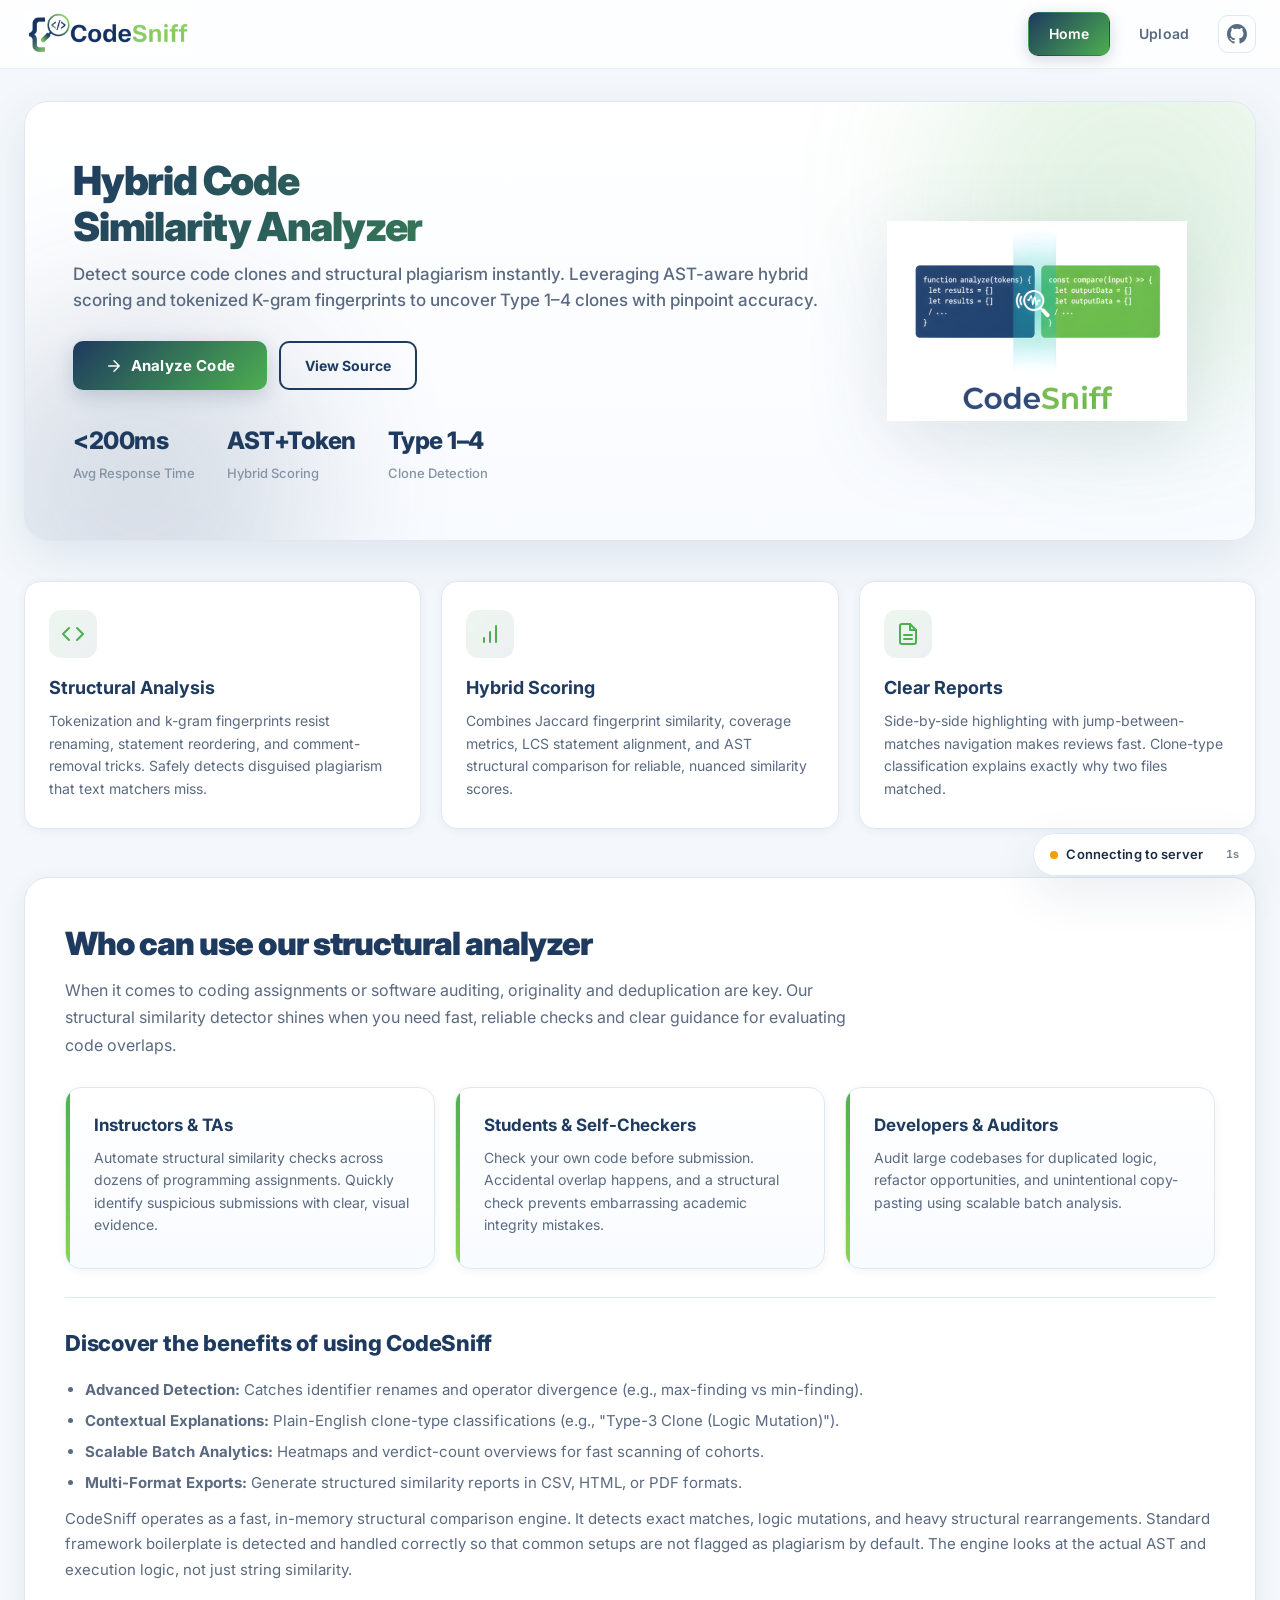
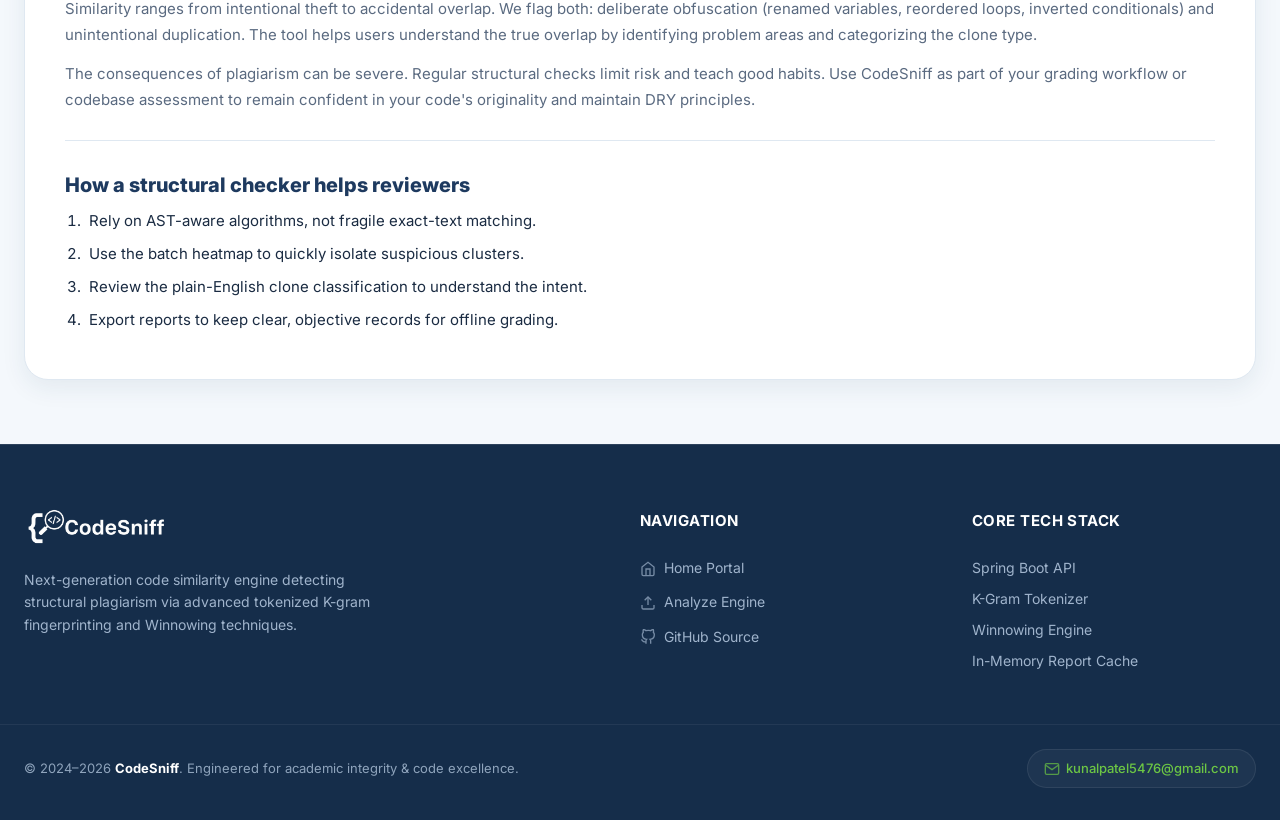
==== commit 9515a9ab: "docs(ui): update homepage hero title and subtitle" ====
--- a/src/main/resources/static/index.html
+++ b/src/main/resources/static/index.html
@@ -62,9 +62,8 @@
       <!-- HERO -->
       <div class="hero">
         <div class="hero-content">
-          <h1>Structural Code<br>Similarity Engine</h1>
-          <p class="subtitle">Token-based similarity engine powered by K-gram fingerprinting and Winnowing, combined
-            with AST structural comparison to detect disguised copied code.</p>
+          <h1>Hybrid Code<br>Similarity Analyzer</h1>
+          <p class="subtitle">Detect source code clones and structural plagiarism instantly. Leveraging AST-aware hybrid scoring and tokenized K-gram fingerprints to uncover Type 1–4 clones with pinpoint accuracy.</p>
           <div class="hero-actions">
             <button id="btnGetStarted" class="btn btn-primary">
               <svg width="18" height="18" viewBox="0 0 24 24" fill="none" stroke="currentColor" stroke-width="2"
